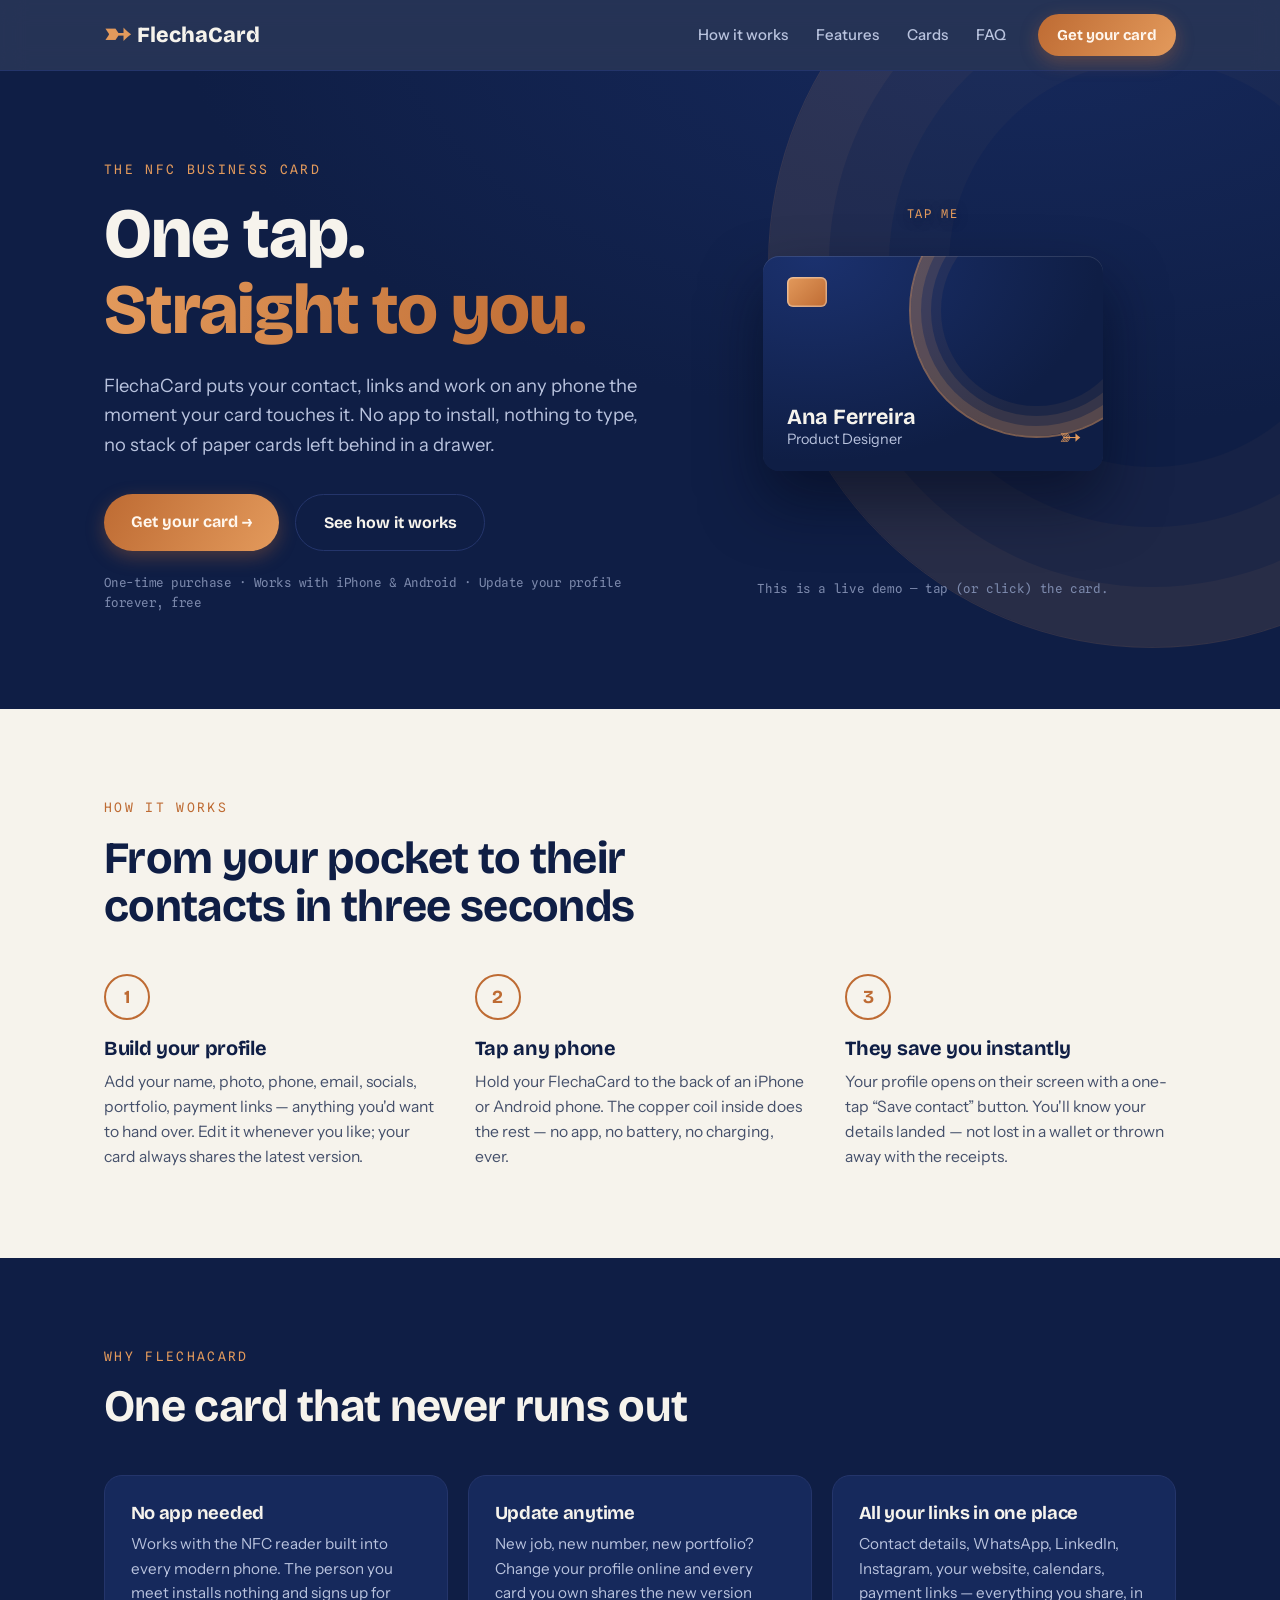
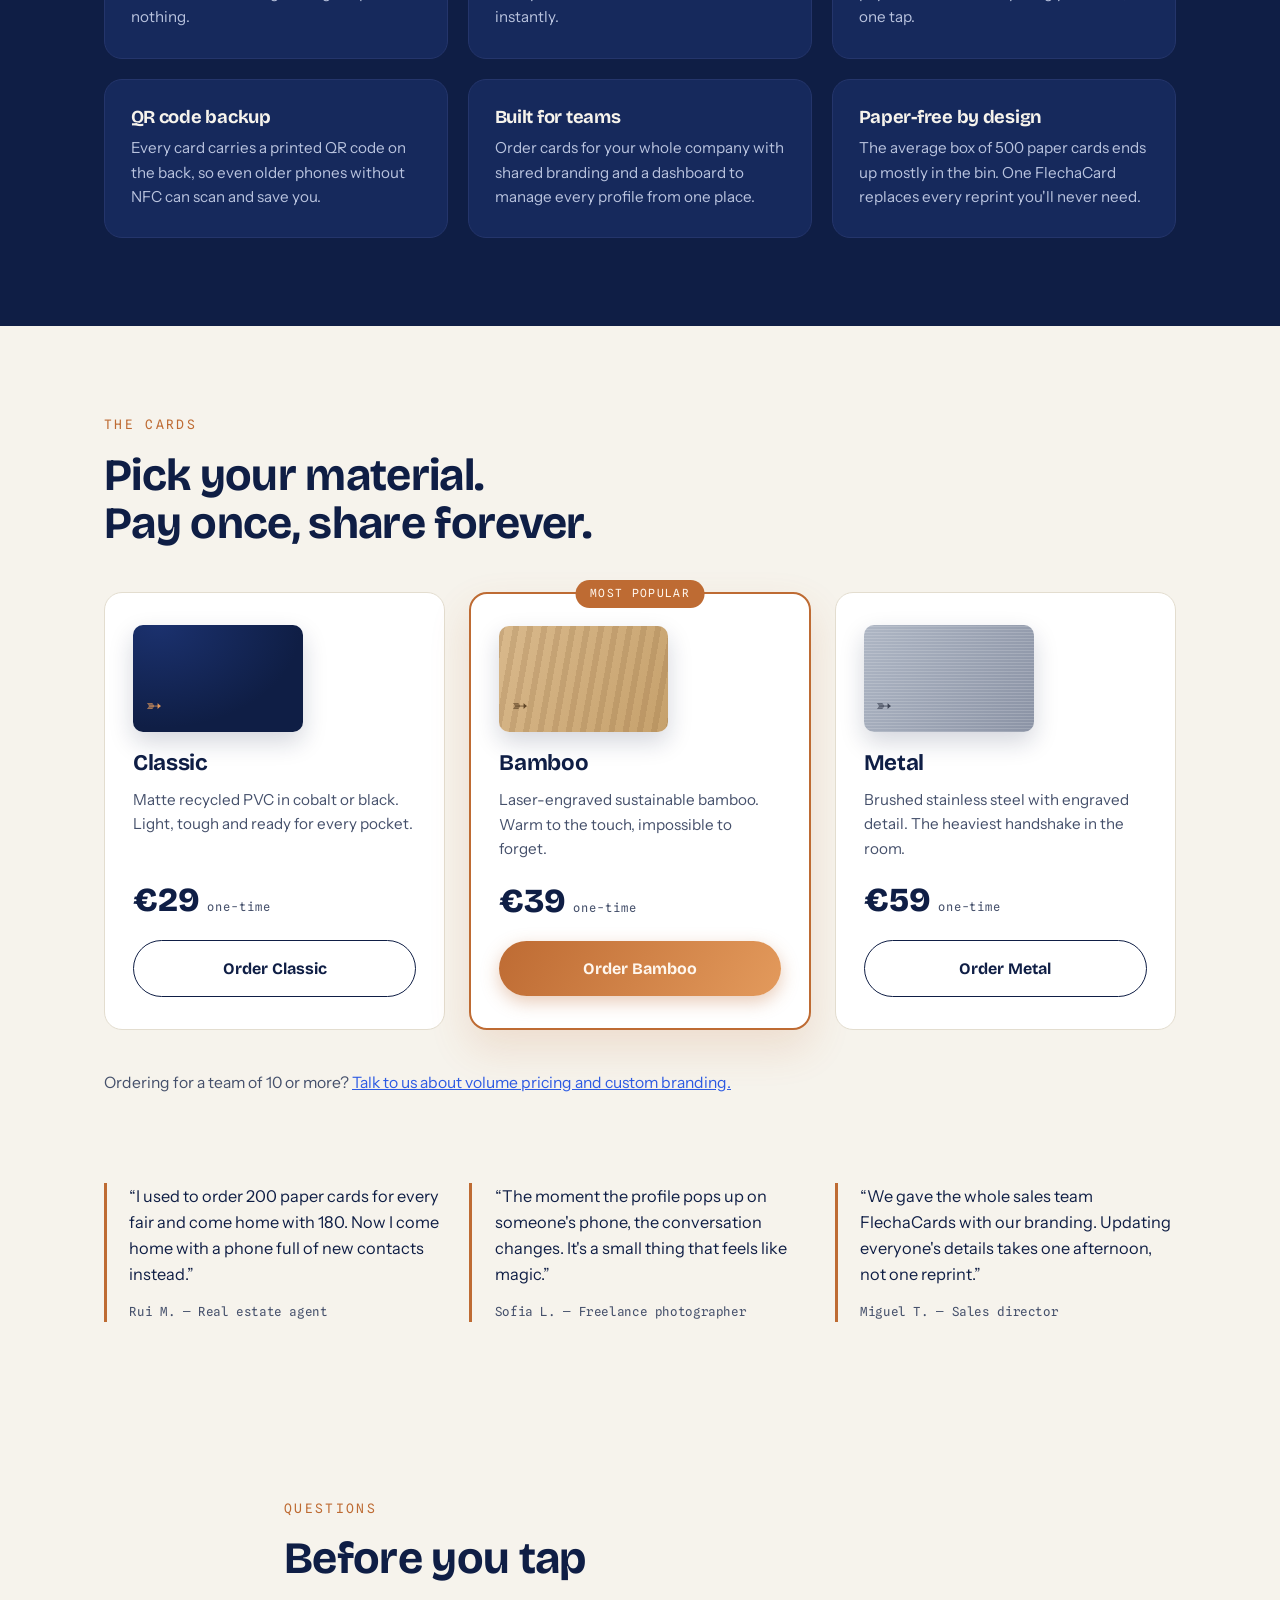
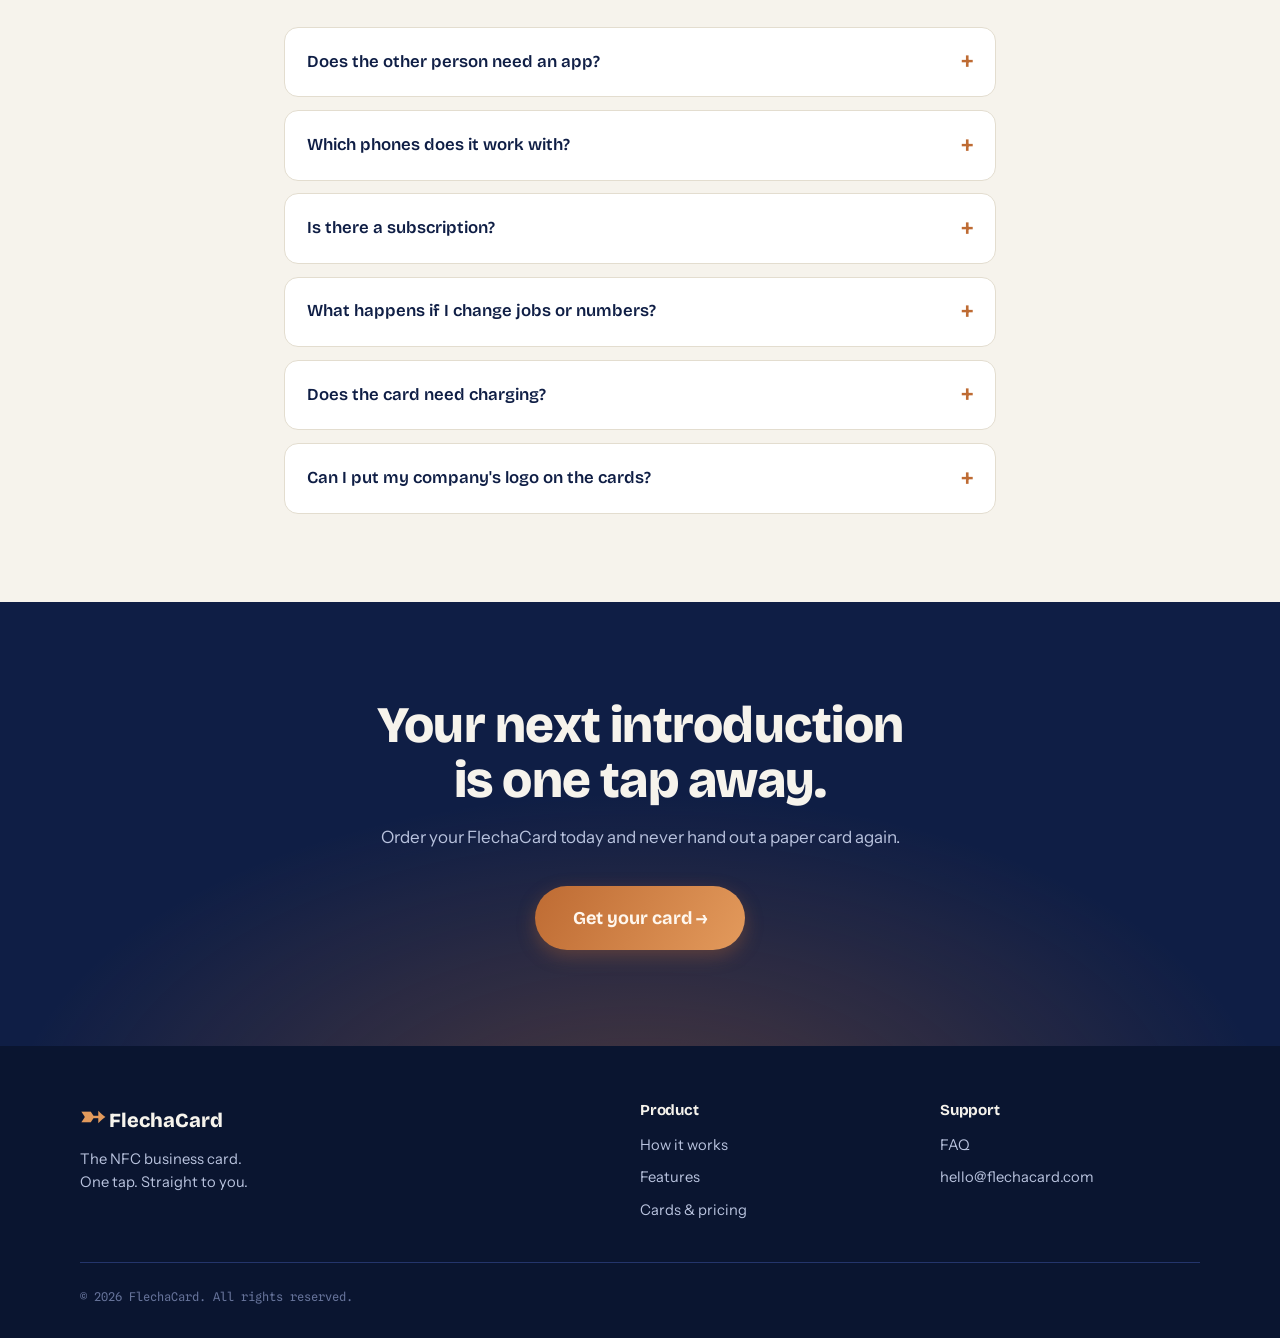
==== index.html @ b7b1942e "Add FlechaCard website — NFC business card landing page Single-page static site: interactive hero ca" ====
<!DOCTYPE html>
<html lang="en">
<head>
  <meta charset="UTF-8">
  <meta name="viewport" content="width=device-width, initial-scale=1.0">
  <title>FlechaCard — One tap. Straight to you.</title>
  <meta name="description" content="FlechaCard is the NFC business card that shares your contact, links and portfolio with a single tap. No app needed. One card, updated forever.">
  <link rel="icon" href="data:image/svg+xml,<svg xmlns='http://www.w3.org/2000/svg' viewBox='0 0 100 100'><text y='0.9em' font-size='90'>➳</text></svg>">
  <link rel="preconnect" href="https://fonts.googleapis.com">
  <link rel="preconnect" href="https://fonts.gstatic.com" crossorigin>
  <link href="https://fonts.googleapis.com/css2?family=Bricolage+Grotesque:opsz,wght@12..96,400;12..96,600;12..96,700;12..96,800&family=Instrument+Sans:ital,wght@0,400;0,500;0,600;1,400&family=Spline+Sans+Mono:wght@400;500&display=swap" rel="stylesheet">
  <link rel="stylesheet" href="css/style.css">
  <script>document.documentElement.classList.add("js");</script>
</head>
<body>

  <!-- ======================= NAV ======================= -->
  <header class="nav" id="top">
    <div class="nav__inner">
      <a class="nav__logo" href="#top" aria-label="FlechaCard home">
        <span class="nav__glyph" aria-hidden="true">➳</span>FlechaCard
      </a>
      <nav class="nav__links" aria-label="Main">
        <a href="#how">How it works</a>
        <a href="#features">Features</a>
        <a href="#cards">Cards</a>
        <a href="#faq">FAQ</a>
      </nav>
      <a class="btn btn--copper btn--small" href="#cards">Get your card</a>
      <button class="nav__burger" aria-label="Open menu" aria-expanded="false" aria-controls="mobile-menu">
        <span></span><span></span>
      </button>
    </div>
    <div class="nav__mobile" id="mobile-menu" hidden>
      <a href="#how">How it works</a>
      <a href="#features">Features</a>
      <a href="#cards">Cards</a>
      <a href="#faq">FAQ</a>
      <a class="btn btn--copper" href="#cards">Get your card</a>
    </div>
  </header>

  <main>
    <!-- ======================= HERO ======================= -->
    <section class="hero">
      <div class="hero__coil" aria-hidden="true"></div>
      <div class="hero__inner">
        <div class="hero__copy">
          <p class="eyebrow eyebrow--light">The NFC business card</p>
          <h1 class="hero__title">
            One tap.<br>
            <span class="hero__title-accent">Straight to you.</span>
          </h1>
          <p class="hero__lead">
            FlechaCard puts your contact, links and work on any phone the moment
            your card touches it. No app to install, nothing to type, no stack of
            paper cards left behind in a drawer.
          </p>
          <div class="hero__actions">
            <a class="btn btn--copper" href="#cards">Get your card <span aria-hidden="true">→</span></a>
            <a class="btn btn--ghost" href="#how">See how it works</a>
          </div>
          <p class="hero__note">One-time purchase · Works with iPhone &amp; Android · Update your profile forever, free</p>
        </div>

        <!-- Interactive demo: tilting card + phone that appears on tap -->
        <div class="hero__demo" id="demo">
          <div class="demo__stage">
            <button class="card3d" id="demo-card" aria-label="Tap the card to see the shared profile">
              <span class="card3d__coil" aria-hidden="true"></span>
              <span class="card3d__chip" aria-hidden="true"></span>
              <span class="card3d__brand" aria-hidden="true">➳</span>
              <span class="card3d__name">Ana Ferreira</span>
              <span class="card3d__role">Product Designer</span>
            </button>
            <span class="demo__hint" aria-hidden="true">Tap me</span>
            <div class="phone" id="demo-phone" aria-live="polite" hidden>
              <div class="phone__notch" aria-hidden="true"></div>
              <div class="phone__screen">
                <div class="phone__avatar" aria-hidden="true">AF</div>
                <p class="phone__name">Ana Ferreira</p>
                <p class="phone__role">Product Designer · Lisbon</p>
                <div class="phone__actions">
                  <span class="phone__pill">Save contact</span>
                  <span class="phone__pill phone__pill--soft">Portfolio</span>
                  <span class="phone__pill phone__pill--soft">LinkedIn</span>
                  <span class="phone__pill phone__pill--soft">Book a call</span>
                </div>
                <p class="phone__foot">Shared via FlechaCard — no app installed</p>
              </div>
            </div>
          </div>
          <p class="demo__caption" id="demo-caption">This is a live demo — tap (or click) the card.</p>
        </div>
      </div>
    </section>

    <!-- ======================= HOW IT WORKS ======================= -->
    <section class="section" id="how">
      <div class="section__inner">
        <p class="eyebrow">How it works</p>
        <h2 class="section__title">From your pocket to their contacts in three seconds</h2>
        <ol class="steps">
          <li class="step reveal">
            <span class="step__num" aria-hidden="true">1</span>
            <h3>Build your profile</h3>
            <p>Add your name, photo, phone, email, socials, portfolio, payment
               links — anything you'd want to hand over. Edit it whenever you like;
               your card always shares the latest version.</p>
          </li>
          <li class="step reveal">
            <span class="step__num" aria-hidden="true">2</span>
            <h3>Tap any phone</h3>
            <p>Hold your FlechaCard to the back of an iPhone or Android phone.
               The copper coil inside does the rest — no app, no battery, no
               charging, ever.</p>
          </li>
          <li class="step reveal">
            <span class="step__num" aria-hidden="true">3</span>
            <h3>They save you instantly</h3>
            <p>Your profile opens on their screen with a one-tap “Save contact”
               button. You'll know your details landed — not lost in a wallet or
               thrown away with the receipts.</p>
          </li>
        </ol>
      </div>
    </section>

    <!-- ======================= FEATURES ======================= -->
    <section class="section section--ink" id="features">
      <div class="section__inner">
        <p class="eyebrow eyebrow--light">Why FlechaCard</p>
        <h2 class="section__title">One card that never runs out</h2>
        <div class="features">
          <article class="feature reveal">
            <h3>No app needed</h3>
            <p>Works with the NFC reader built into every modern phone. The
               person you meet installs nothing and signs up for nothing.</p>
          </article>
          <article class="feature reveal">
            <h3>Update anytime</h3>
            <p>New job, new number, new portfolio? Change your profile online
               and every card you own shares the new version instantly.</p>
          </article>
          <article class="feature reveal">
            <h3>All your links in one place</h3>
            <p>Contact details, WhatsApp, LinkedIn, Instagram, your website,
               calendars, payment links — everything you share, in one tap.</p>
          </article>
          <article class="feature reveal">
            <h3>QR code backup</h3>
            <p>Every card carries a printed QR code on the back, so even older
               phones without NFC can scan and save you.</p>
          </article>
          <article class="feature reveal">
            <h3>Built for teams</h3>
            <p>Order cards for your whole company with shared branding and a
               dashboard to manage every profile from one place.</p>
          </article>
          <article class="feature reveal">
            <h3>Paper-free by design</h3>
            <p>The average box of 500 paper cards ends up mostly in the bin.
               One FlechaCard replaces every reprint you'll never need.</p>
          </article>
        </div>
      </div>
    </section>

    <!-- ======================= CARDS & PRICING ======================= -->
    <section class="section" id="cards">
      <div class="section__inner">
        <p class="eyebrow">The cards</p>
        <h2 class="section__title">Pick your material.<br>Pay once, share forever.</h2>
        <div class="pricing">
          <article class="price-card reveal">
            <div class="mini-card mini-card--classic" aria-hidden="true"><span>➳</span></div>
            <h3>Classic</h3>
            <p class="price-card__desc">Matte recycled PVC in cobalt or black.
               Light, tough and ready for every pocket.</p>
            <p class="price-card__price">€29 <span>one-time</span></p>
            <a class="btn btn--outline" href="#order">Order Classic</a>
          </article>
          <article class="price-card price-card--featured reveal">
            <p class="price-card__badge">Most popular</p>
            <div class="mini-card mini-card--wood" aria-hidden="true"><span>➳</span></div>
            <h3>Bamboo</h3>
            <p class="price-card__desc">Laser-engraved sustainable bamboo.
               Warm to the touch, impossible to forget.</p>
            <p class="price-card__price">€39 <span>one-time</span></p>
            <a class="btn btn--copper" href="#order">Order Bamboo</a>
          </article>
          <article class="price-card reveal">
            <div class="mini-card mini-card--metal" aria-hidden="true"><span>➳</span></div>
            <h3>Metal</h3>
            <p class="price-card__desc">Brushed stainless steel with engraved
               detail. The heaviest handshake in the room.</p>
            <p class="price-card__price">€59 <span>one-time</span></p>
            <a class="btn btn--outline" href="#order">Order Metal</a>
          </article>
        </div>
        <p class="pricing__teams">Ordering for a team of 10 or more?
          <a href="#order">Talk to us about volume pricing and custom branding.</a></p>
      </div>
    </section>

    <!-- ======================= TESTIMONIALS ======================= -->
    <section class="section section--quiet">
      <div class="section__inner">
        <div class="quotes">
          <blockquote class="quote reveal">
            <p>“I used to order 200 paper cards for every fair and come home with
               180. Now I come home with a phone full of new contacts instead.”</p>
            <footer>Rui M. — Real estate agent</footer>
          </blockquote>
          <blockquote class="quote reveal">
            <p>“The moment the profile pops up on someone's phone, the
               conversation changes. It's a small thing that feels like magic.”</p>
            <footer>Sofia L. — Freelance photographer</footer>
          </blockquote>
          <blockquote class="quote reveal">
            <p>“We gave the whole sales team FlechaCards with our branding.
               Updating everyone's details takes one afternoon, not one reprint.”</p>
            <footer>Miguel T. — Sales director</footer>
          </blockquote>
        </div>
      </div>
    </section>

    <!-- ======================= FAQ ======================= -->
    <section class="section" id="faq">
      <div class="section__inner section__inner--narrow">
        <p class="eyebrow">Questions</p>
        <h2 class="section__title">Before you tap</h2>
        <div class="faq">
          <details class="faq__item">
            <summary>Does the other person need an app?</summary>
            <p>No. Your profile opens in their phone's browser the moment you
               tap. They can save your contact with one touch — nothing to
               install on either side.</p>
          </details>
          <details class="faq__item">
            <summary>Which phones does it work with?</summary>
            <p>Any iPhone since the iPhone 7 and virtually every Android phone
               made in the last decade reads NFC out of the box. For anything
               older, the QR code printed on the back of your card does the same
               job with the camera.</p>
          </details>
          <details class="faq__item">
            <summary>Is there a subscription?</summary>
            <p>No. You pay once for the card and your digital profile is
               included, with free edits forever. There's nothing to renew.</p>
          </details>
          <details class="faq__item">
            <summary>What happens if I change jobs or numbers?</summary>
            <p>Log in, edit your profile, done. The card in your pocket
               instantly shares the new version — it's a key to your profile,
               not a copy of it.</p>
          </details>
          <details class="faq__item">
            <summary>Does the card need charging?</summary>
            <p>Never. The copper coil inside is powered by the phone it touches,
               so the card has no battery and nothing to wear out.</p>
          </details>
          <details class="faq__item">
            <summary>Can I put my company's logo on the cards?</summary>
            <p>Yes — every card can be printed or engraved with your own design,
               and team orders include matching branding across all profiles.</p>
          </details>
        </div>
      </div>
    </section>

    <!-- ======================= FINAL CTA ======================= -->
    <section class="cta-band" id="order">
      <div class="cta-band__inner">
        <h2>Your next introduction<br>is one tap away.</h2>
        <p>Order your FlechaCard today and never hand out a paper card again.</p>
        <a class="btn btn--copper btn--big" href="#cards">Get your card <span aria-hidden="true">→</span></a>
      </div>
    </section>
  </main>

  <!-- ======================= FOOTER ======================= -->
  <footer class="footer">
    <div class="footer__inner">
      <div class="footer__brand">
        <span class="nav__glyph" aria-hidden="true">➳</span> FlechaCard
        <p>The NFC business card.<br>One tap. Straight to you.</p>
      </div>
      <nav class="footer__col" aria-label="Product">
        <h3>Product</h3>
        <a href="#how">How it works</a>
        <a href="#features">Features</a>
        <a href="#cards">Cards &amp; pricing</a>
      </nav>
      <nav class="footer__col" aria-label="Support">
        <h3>Support</h3>
        <a href="#faq">FAQ</a>
        <a href="mailto:hello@flechacard.com">hello@flechacard.com</a>
      </nav>
    </div>
    <p class="footer__legal">© <span id="year">2026</span> FlechaCard. All rights reserved.</p>
  </footer>

  <script src="js/main.js"></script>
</body>
</html>
---- css/style.css ----
/* ============================================================
   FlechaCard — design tokens
   Cobalt ink + porcelain + copper (the coil inside every card)
   ============================================================ */
:root {
  --ink:        #0F1E45;  /* deep cobalt — night sections, headings */
  --ink-soft:   #16295C;  /* raised surfaces on ink */
  --porcelain:  #F6F3EC;  /* page base */
  --paper:      #FFFFFF;  /* cards on porcelain */
  --copper:     #BE6B33;  /* the NFC coil — primary accent */
  --copper-hi:  #E39A5C;  /* copper highlight */
  --cobalt:     #2D5BE3;  /* interactive / links */
  --slate:      #45506B;  /* body text on light */
  --mist:       #B9C3DE;  /* body text on ink */
  --line:       #E3DDCF;  /* hairlines on porcelain */
  --line-ink:   #24356B;  /* hairlines on ink */

  --font-display: "Bricolage Grotesque", "Arial Black", sans-serif;
  --font-body:    "Instrument Sans", "Helvetica Neue", Arial, sans-serif;
  --font-mono:    "Spline Sans Mono", "Courier New", monospace;

  --radius: 18px;
  --wrap: 1120px;
}

* { margin: 0; padding: 0; box-sizing: border-box; }

html { scroll-behavior: smooth; }

body {
  font-family: var(--font-body);
  background: var(--porcelain);
  color: var(--slate);
  line-height: 1.6;
  font-size: 1.0625rem;
  -webkit-font-smoothing: antialiased;
}

h1, h2, h3 {
  font-family: var(--font-display);
  color: var(--ink);
  line-height: 1.08;
  letter-spacing: -0.015em;
}

a { color: var(--cobalt); }

:focus-visible {
  outline: 3px solid var(--cobalt);
  outline-offset: 3px;
  border-radius: 4px;
}

/* ---------- shared bits ---------- */
.eyebrow {
  font-family: var(--font-mono);
  font-size: 0.8125rem;
  letter-spacing: 0.18em;
  text-transform: uppercase;
  color: var(--copper);
  margin-bottom: 1rem;
}
.eyebrow--light { color: var(--copper-hi); }

.btn {
  display: inline-block;
  font-family: var(--font-display);
  font-weight: 700;
  font-size: 1rem;
  text-decoration: none;
  padding: 0.9rem 1.7rem;
  border-radius: 999px;
  transition: transform 0.15s ease, box-shadow 0.15s ease, background 0.15s ease;
  cursor: pointer;
}
.btn:hover { transform: translateY(-2px); }
.btn:active { transform: translateY(0); }

.btn--copper {
  background: linear-gradient(120deg, var(--copper) 0%, var(--copper-hi) 100%);
  color: #FFF7EE;
  box-shadow: 0 6px 18px rgba(190, 107, 51, 0.35);
}
.btn--copper:hover { box-shadow: 0 10px 24px rgba(190, 107, 51, 0.45); }

.btn--ghost {
  color: var(--porcelain);
  border: 1.5px solid var(--line-ink);
}
.btn--ghost:hover { border-color: var(--copper-hi); color: var(--copper-hi); }

.btn--outline {
  color: var(--ink);
  border: 1.5px solid var(--ink);
}
.btn--outline:hover { background: var(--ink); color: var(--porcelain); }

.btn--small { padding: 0.55rem 1.2rem; font-size: 0.9375rem; }
.btn--big   { padding: 1.1rem 2.4rem; font-size: 1.125rem; }

/* ============================================================
   NAV
   ============================================================ */
.nav {
  position: sticky;
  top: 0;
  z-index: 50;
  background: rgba(15, 30, 69, 0.9);
  backdrop-filter: blur(12px);
  border-bottom: 1px solid var(--line-ink);
}
.nav__inner {
  max-width: var(--wrap);
  margin: 0 auto;
  padding: 0.9rem 1.5rem;
  display: flex;
  align-items: center;
  gap: 2rem;
}
.nav__logo {
  font-family: var(--font-display);
  font-weight: 800;
  font-size: 1.35rem;
  color: var(--porcelain);
  text-decoration: none;
  display: flex;
  align-items: center;
  gap: 0.4rem;
}
.nav__glyph { color: var(--copper-hi); font-size: 1.5em; line-height: 1; }
.nav__links {
  display: flex;
  gap: 1.75rem;
  margin-left: auto;
}
.nav__links a {
  color: var(--mist);
  text-decoration: none;
  font-weight: 500;
  font-size: 0.9375rem;
}
.nav__links a:hover { color: var(--copper-hi); }

.nav__burger {
  display: none;
  background: none;
  border: none;
  width: 42px;
  height: 42px;
  cursor: pointer;
  flex-direction: column;
  justify-content: center;
  gap: 7px;
  margin-left: auto;
}
.nav__burger span {
  display: block;
  height: 2px;
  background: var(--porcelain);
  border-radius: 2px;
  transition: transform 0.2s ease;
}
.nav__burger[aria-expanded="true"] span:first-child { transform: translateY(4.5px) rotate(45deg); }
.nav__burger[aria-expanded="true"] span:last-child  { transform: translateY(-4.5px) rotate(-45deg); }

.nav__mobile[hidden] { display: none; }
.nav__mobile {
  display: flex;
  flex-direction: column;
  gap: 1.1rem;
  padding: 1.25rem 1.5rem 1.75rem;
  border-top: 1px solid var(--line-ink);
  background: var(--ink);
}
.nav__mobile a {
  color: var(--porcelain);
  text-decoration: none;
  font-weight: 600;
}
.nav__mobile .btn { text-align: center; }

/* ============================================================
   HERO
   ============================================================ */
.hero {
  position: relative;
  background: radial-gradient(120% 120% at 80% -10%, var(--ink-soft) 0%, var(--ink) 55%);
  color: var(--mist);
  overflow: hidden;
}
/* faint copper coil arcs echoing the antenna inside the card */
.hero__coil {
  position: absolute;
  inset: -30% -20% auto auto;
  width: 60vw;
  max-width: 780px;
  aspect-ratio: 1;
  border-radius: 50%;
  border: 1.5px solid rgba(227, 154, 92, 0.16);
  box-shadow:
    0 0 0 60px  rgba(227, 154, 92, 0.00),
    inset 0 0 0 60px  rgba(227, 154, 92, 0.05),
    inset 0 0 0 120px rgba(227, 154, 92, 0.04),
    inset 0 0 0 180px rgba(227, 154, 92, 0.03);
  pointer-events: none;
}
.hero__inner {
  max-width: var(--wrap);
  margin: 0 auto;
  padding: 5.5rem 1.5rem 6rem;
  display: grid;
  grid-template-columns: 1.05fr 0.95fr;
  gap: 3rem;
  align-items: center;
  position: relative;
}
.hero__title {
  color: var(--porcelain);
  font-size: clamp(2.6rem, 6vw, 4.4rem);
  font-weight: 800;
  margin-bottom: 1.4rem;
}
.hero__title-accent {
  background: linear-gradient(100deg, var(--copper-hi), var(--copper));
  -webkit-background-clip: text;
  background-clip: text;
  color: transparent;
}
.hero__lead {
  font-size: 1.15rem;
  max-width: 34rem;
  margin-bottom: 2.2rem;
}
.hero__actions {
  display: flex;
  flex-wrap: wrap;
  gap: 1rem;
  margin-bottom: 1.4rem;
}
.hero__note {
  font-family: var(--font-mono);
  font-size: 0.78rem;
  letter-spacing: 0.04em;
  color: #7C89AC;
}

/* ---------- the demo ---------- */
.hero__demo { text-align: center; }
.demo__stage {
  position: relative;
  min-height: 380px;
  display: flex;
  align-items: center;
  justify-content: center;
  perspective: 1100px;
}

.card3d {
  position: relative;
  width: min(340px, 82vw);
  aspect-ratio: 1.586;           /* real card proportions */
  border: none;
  border-radius: 16px;
  background:
    radial-gradient(140% 160% at 15% 0%, #1B316E 0%, var(--ink) 60%);
  box-shadow:
    0 30px 60px rgba(4, 10, 28, 0.55),
    inset 0 1px 0 rgba(255, 255, 255, 0.12);
  cursor: pointer;
  color: var(--porcelain);
  text-align: left;
  transform-style: preserve-3d;
  transition: transform 0.2s ease, box-shadow 0.3s ease;
  padding: 1.4rem 1.5rem;
  display: flex;
  flex-direction: column;
  justify-content: flex-end;
  font-family: var(--font-body);
  overflow: hidden;
}
.card3d:hover { box-shadow: 0 40px 70px rgba(4, 10, 28, 0.65), inset 0 1px 0 rgba(255,255,255,0.12); }

.card3d__coil {
  position: absolute;
  top: -34%;
  right: -18%;
  width: 75%;
  aspect-ratio: 1;
  border-radius: 50%;
  border: 2px solid rgba(227, 154, 92, 0.5);
  box-shadow:
    inset 0 0 0 10px rgba(227, 154, 92, 0.18),
    inset 0 0 0 20px rgba(227, 154, 92, 0.12),
    inset 0 0 0 30px rgba(227, 154, 92, 0.07);
}
.card3d__chip {
  position: absolute;
  top: 1.3rem;
  left: 1.5rem;
  width: 40px;
  height: 30px;
  border-radius: 6px;
  background: linear-gradient(135deg, var(--copper-hi), var(--copper));
  box-shadow: inset 0 0 0 1.5px rgba(255, 247, 238, 0.4);
}
.card3d__brand {
  position: absolute;
  bottom: 1.1rem;
  right: 1.3rem;
  font-size: 1.7rem;
  color: var(--copper-hi);
}
.card3d__name {
  font-family: var(--font-display);
  font-weight: 700;
  font-size: 1.35rem;
  color: var(--porcelain);
}
.card3d__role {
  font-size: 0.9rem;
  color: var(--mist);
}
.demo__hint {
  position: absolute;
  top: 8%;
  left: 50%;
  transform: translateX(-50%);
  font-family: var(--font-mono);
  font-size: 0.75rem;
  letter-spacing: 0.14em;
  text-transform: uppercase;
  color: var(--copper-hi);
  animation: hint-bob 2.2s ease-in-out infinite;
  white-space: nowrap;
  pointer-events: none;
  text-shadow: 0 2px 12px rgba(15, 30, 69, 0.9);
}
@keyframes hint-bob {
  0%, 100% { transform: translate(-50%, 0); }
  50%      { transform: translate(-50%, -6px); }
}

/* tap ripple */
.card3d::after {
  content: "";
  position: absolute;
  inset: 0;
  border-radius: 16px;
  border: 2px solid var(--copper-hi);
  opacity: 0;
  pointer-events: none;
}
.card3d.is-tapped::after { animation: ripple 0.7s ease-out; }
@keyframes ripple {
  0%   { opacity: 0.9; transform: scale(1); }
  100% { opacity: 0;   transform: scale(1.18); }
}

/* the phone that receives the profile */
.phone {
  position: absolute;
  bottom: -1.5rem;
  right: max(-0.5rem, 2vw - 1rem);
  width: 205px;
  border-radius: 28px;
  background: #0B1430;
  padding: 8px;
  box-shadow: 0 30px 60px rgba(4, 10, 28, 0.6);
  animation: phone-in 0.45s cubic-bezier(0.2, 0.9, 0.3, 1.2) both;
}
@keyframes phone-in {
  from { opacity: 0; transform: translateY(36px) rotate(4deg) scale(0.9); }
  to   { opacity: 1; transform: translateY(0) rotate(0) scale(1); }
}
.phone__notch {
  width: 66px;
  height: 7px;
  border-radius: 4px;
  background: #0B1430;
  margin: 4px auto;
  position: relative;
  z-index: 2;
}
.phone__screen {
  border-radius: 21px;
  background: var(--porcelain);
  padding: 1.4rem 0.9rem 1rem;
  text-align: center;
}
.phone__avatar {
  width: 52px;
  height: 52px;
  margin: 0 auto 0.55rem;
  border-radius: 50%;
  background: linear-gradient(135deg, var(--copper-hi), var(--copper));
  color: #FFF7EE;
  font-family: var(--font-display);
  font-weight: 700;
  display: flex;
  align-items: center;
  justify-content: center;
}
.phone__name {
  font-family: var(--font-display);
  font-weight: 700;
  color: var(--ink);
  font-size: 0.98rem;
  line-height: 1.2;
}
.phone__role {
  font-size: 0.72rem;
  color: var(--slate);
  margin-bottom: 0.7rem;
}
.phone__actions {
  display: flex;
  flex-wrap: wrap;
  gap: 0.35rem;
  justify-content: center;
  margin-bottom: 0.7rem;
}
.phone__pill {
  font-size: 0.66rem;
  font-weight: 600;
  padding: 0.3rem 0.6rem;
  border-radius: 999px;
  background: var(--cobalt);
  color: #F2F5FF;
}
.phone__pill--soft {
  background: #E9E4D8;
  color: var(--ink);
}
.phone__foot {
  font-family: var(--font-mono);
  font-size: 0.55rem;
  color: #97917F;
}
.demo__caption {
  margin-top: 1.6rem;
  font-family: var(--font-mono);
  font-size: 0.78rem;
  letter-spacing: 0.05em;
  color: #7C89AC;
}

/* ============================================================
   SECTIONS
   ============================================================ */
.section { padding: 5.5rem 0; }
.section__inner {
  max-width: var(--wrap);
  margin: 0 auto;
  padding: 0 1.5rem;
}
.section__inner--narrow { max-width: 760px; }
.section__title {
  font-size: clamp(1.9rem, 4vw, 2.8rem);
  font-weight: 700;
  margin-bottom: 2.75rem;
  max-width: 40rem;
}

.section--ink {
  background: var(--ink);
  color: var(--mist);
}
.section--ink .section__title { color: var(--porcelain); }

.section--quiet { padding-top: 0; }

/* ---------- steps ---------- */
.steps {
  list-style: none;
  display: grid;
  grid-template-columns: repeat(3, 1fr);
  gap: 2.5rem;
  counter-reset: step;
}
.step__num {
  display: inline-flex;
  align-items: center;
  justify-content: center;
  width: 46px;
  height: 46px;
  border-radius: 50%;
  border: 2px solid var(--copper);
  color: var(--copper);
  font-family: var(--font-display);
  font-weight: 700;
  font-size: 1.15rem;
  margin-bottom: 1.1rem;
}
.step h3 {
  font-size: 1.25rem;
  margin-bottom: 0.6rem;
}
.step p { font-size: 0.98rem; }

/* ---------- features ---------- */
.features {
  display: grid;
  grid-template-columns: repeat(3, 1fr);
  gap: 1.25rem;
}
.feature {
  background: var(--ink-soft);
  border: 1px solid var(--line-ink);
  border-radius: var(--radius);
  padding: 1.75rem 1.6rem;
  transition: transform 0.2s ease, border-color 0.2s ease;
}
.feature:hover {
  transform: translateY(-4px);
  border-color: var(--copper);
}
.feature h3 {
  color: var(--porcelain);
  font-size: 1.15rem;
  margin-bottom: 0.55rem;
}
.feature p { font-size: 0.95rem; }

/* ---------- pricing ---------- */
.pricing {
  display: grid;
  grid-template-columns: repeat(3, 1fr);
  gap: 1.5rem;
  align-items: stretch;
}
.price-card {
  position: relative;
  background: var(--paper);
  border: 1px solid var(--line);
  border-radius: var(--radius);
  padding: 2rem 1.75rem;
  display: flex;
  flex-direction: column;
  gap: 0.8rem;
  text-align: left;
}
.price-card--featured {
  border: 2px solid var(--copper);
  box-shadow: 0 18px 40px rgba(190, 107, 51, 0.16);
}
.price-card__badge {
  position: absolute;
  top: -0.85rem;
  left: 50%;
  transform: translateX(-50%);
  background: var(--copper);
  color: #FFF7EE;
  font-family: var(--font-mono);
  font-size: 0.7rem;
  letter-spacing: 0.12em;
  text-transform: uppercase;
  padding: 0.3rem 0.9rem;
  border-radius: 999px;
  white-space: nowrap;
}
.price-card h3 { font-size: 1.4rem; }
.price-card__desc { font-size: 0.95rem; flex-grow: 1; }
.price-card__price {
  font-family: var(--font-display);
  font-weight: 800;
  font-size: 2.1rem;
  color: var(--ink);
}
.price-card__price span {
  font-family: var(--font-mono);
  font-weight: 400;
  font-size: 0.75rem;
  color: var(--slate);
  letter-spacing: 0.08em;
}
.price-card .btn { text-align: center; }

.mini-card {
  aspect-ratio: 1.586;
  width: 60%;
  border-radius: 10px;
  display: flex;
  align-items: flex-end;
  padding: 0.7rem 0.8rem;
  font-size: 1.2rem;
  margin-bottom: 0.4rem;
  box-shadow: 0 10px 24px rgba(15, 30, 69, 0.18);
}
.mini-card--classic {
  background: radial-gradient(140% 160% at 15% 0%, #1B316E 0%, var(--ink) 60%);
  color: var(--copper-hi);
}
.mini-card--wood {
  background:
    repeating-linear-gradient(100deg,
      rgba(122, 84, 44, 0.16) 0 6px, rgba(122, 84, 44, 0) 6px 14px),
    linear-gradient(120deg, #D9B98C, #C6A16C);
  color: #5E4426;
}
.mini-card--metal {
  background:
    repeating-linear-gradient(0deg,
      rgba(255, 255, 255, 0.16) 0 1px, rgba(255, 255, 255, 0) 1px 3px),
    linear-gradient(120deg, #AEB6C4, #8B93A5);
  color: #3C4354;
}

.pricing__teams {
  margin-top: 2.5rem;
  font-size: 0.98rem;
}

/* ---------- testimonials ---------- */
.quotes {
  display: grid;
  grid-template-columns: repeat(3, 1fr);
  gap: 1.5rem;
}
.quote {
  border-left: 3px solid var(--copper);
  padding-left: 1.4rem;
}
.quote p {
  font-size: 1.02rem;
  color: var(--ink);
  margin-bottom: 0.9rem;
}
.quote footer {
  font-family: var(--font-mono);
  font-size: 0.78rem;
  letter-spacing: 0.05em;
  color: var(--slate);
}

/* ---------- FAQ ---------- */
.faq { display: grid; gap: 0.8rem; }
.faq__item {
  background: var(--paper);
  border: 1px solid var(--line);
  border-radius: 14px;
  padding: 0 1.4rem;
}
.faq__item[open] { border-color: var(--copper); }
.faq__item summary {
  font-family: var(--font-display);
  font-weight: 600;
  font-size: 1.05rem;
  color: var(--ink);
  padding: 1.1rem 0;
  cursor: pointer;
  list-style: none;
  display: flex;
  justify-content: space-between;
  align-items: center;
  gap: 1rem;
}
.faq__item summary::-webkit-details-marker { display: none; }
.faq__item summary::after {
  content: "+";
  font-family: var(--font-mono);
  font-size: 1.3rem;
  color: var(--copper);
  transition: transform 0.2s ease;
  flex-shrink: 0;
}
.faq__item[open] summary::after { transform: rotate(45deg); }
.faq__item p { padding-bottom: 1.2rem; font-size: 0.98rem; }

/* ---------- CTA band ---------- */
.cta-band {
  background:
    radial-gradient(90% 140% at 50% 120%, rgba(190, 107, 51, 0.35) 0%, rgba(190, 107, 51, 0) 55%),
    var(--ink);
  text-align: center;
  padding: 6rem 1.5rem;
}
.cta-band h2 {
  color: var(--porcelain);
  font-size: clamp(2rem, 5vw, 3.2rem);
  font-weight: 800;
  margin-bottom: 1rem;
}
.cta-band p {
  color: var(--mist);
  margin-bottom: 2.2rem;
}

/* ============================================================
   FOOTER
   ============================================================ */
.footer {
  background: #0A1530;
  color: var(--mist);
  padding: 3.5rem 1.5rem 2rem;
}
.footer__inner {
  max-width: var(--wrap);
  margin: 0 auto;
  display: grid;
  grid-template-columns: 2fr 1fr 1fr;
  gap: 2.5rem;
}
.footer__brand {
  font-family: var(--font-display);
  font-weight: 800;
  font-size: 1.25rem;
  color: var(--porcelain);
}
.footer__brand p {
  font-family: var(--font-body);
  font-weight: 400;
  font-size: 0.92rem;
  color: var(--mist);
  margin-top: 0.7rem;
}
.footer__col { display: flex; flex-direction: column; gap: 0.55rem; }
.footer__col h3 {
  color: var(--porcelain);
  font-size: 0.95rem;
  margin-bottom: 0.4rem;
}
.footer__col a {
  color: var(--mist);
  text-decoration: none;
  font-size: 0.92rem;
}
.footer__col a:hover { color: var(--copper-hi); }
.footer__legal {
  max-width: var(--wrap);
  margin: 2.5rem auto 0;
  padding-top: 1.5rem;
  border-top: 1px solid var(--line-ink);
  font-family: var(--font-mono);
  font-size: 0.75rem;
  color: #66739A;
}

/* ============================================================
   SCROLL REVEAL & MOTION
   ============================================================ */
/* hidden state only applies once JS has confirmed it can reveal them */
.js .reveal {
  opacity: 0;
  transform: translateY(22px);
  transition: opacity 0.6s ease, transform 0.6s ease;
}
.js .reveal.is-visible {
  opacity: 1;
  transform: none;
}

@media (prefers-reduced-motion: reduce) {
  html { scroll-behavior: auto; }
  *, *::before, *::after {
    animation-duration: 0.01ms !important;
    animation-iteration-count: 1 !important;
    transition-duration: 0.01ms !important;
  }
  .js .reveal { opacity: 1; transform: none; }
}

/* ============================================================
   RESPONSIVE
   ============================================================ */
@media (max-width: 960px) {
  .hero__inner { grid-template-columns: 1fr; padding-top: 4rem; }
  .hero__demo { margin-top: 1rem; }
  .steps, .features, .pricing, .quotes { grid-template-columns: 1fr 1fr; }
  .footer__inner { grid-template-columns: 1fr 1fr; }
}

@media (max-width: 640px) {
  .nav__links, .nav__inner > .btn { display: none; }
  .nav__burger { display: flex; }
  .steps, .features, .pricing, .quotes { grid-template-columns: 1fr; }
  .footer__inner { grid-template-columns: 1fr; }
  .section { padding: 4rem 0; }
  .demo__stage { min-height: 320px; }
  .phone { right: 0; width: 180px; }
  .price-card--featured { order: -1; }
}

@media (min-width: 641px) {
  .nav__mobile { display: none !important; }
}
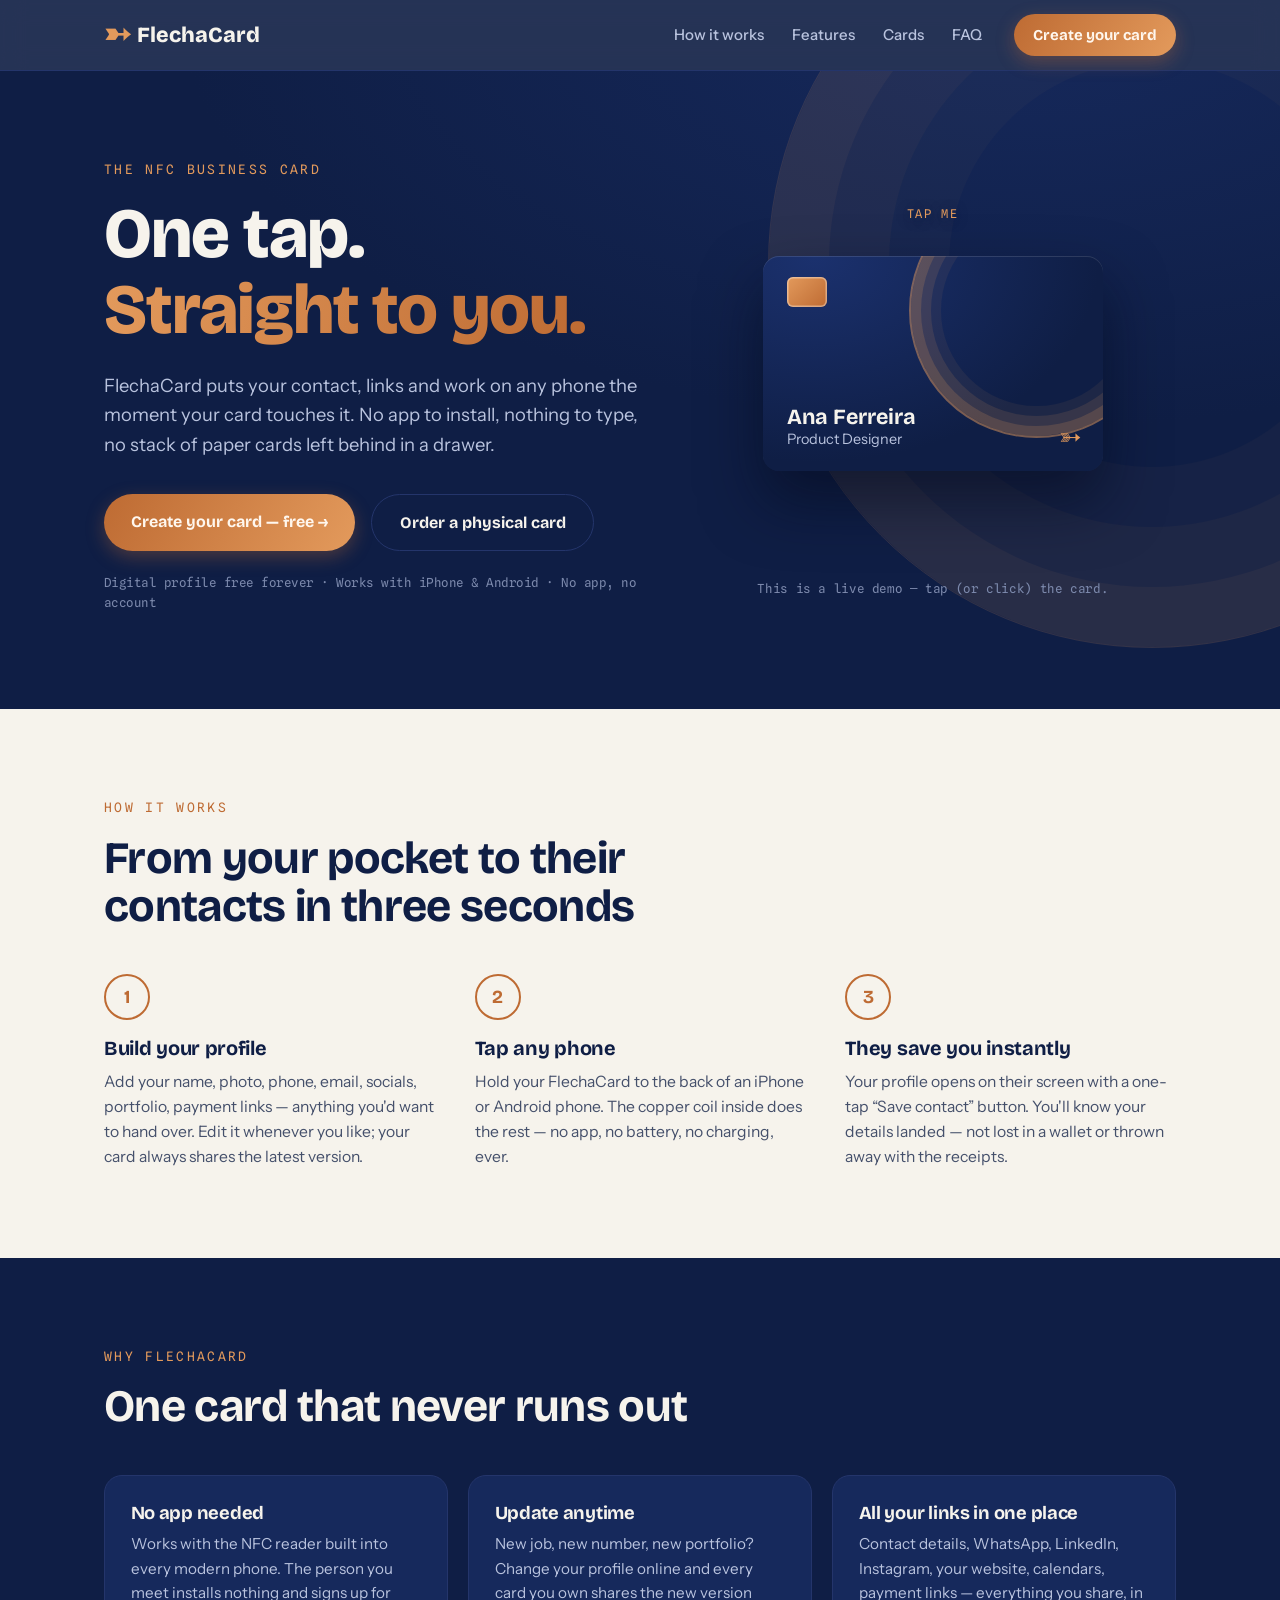
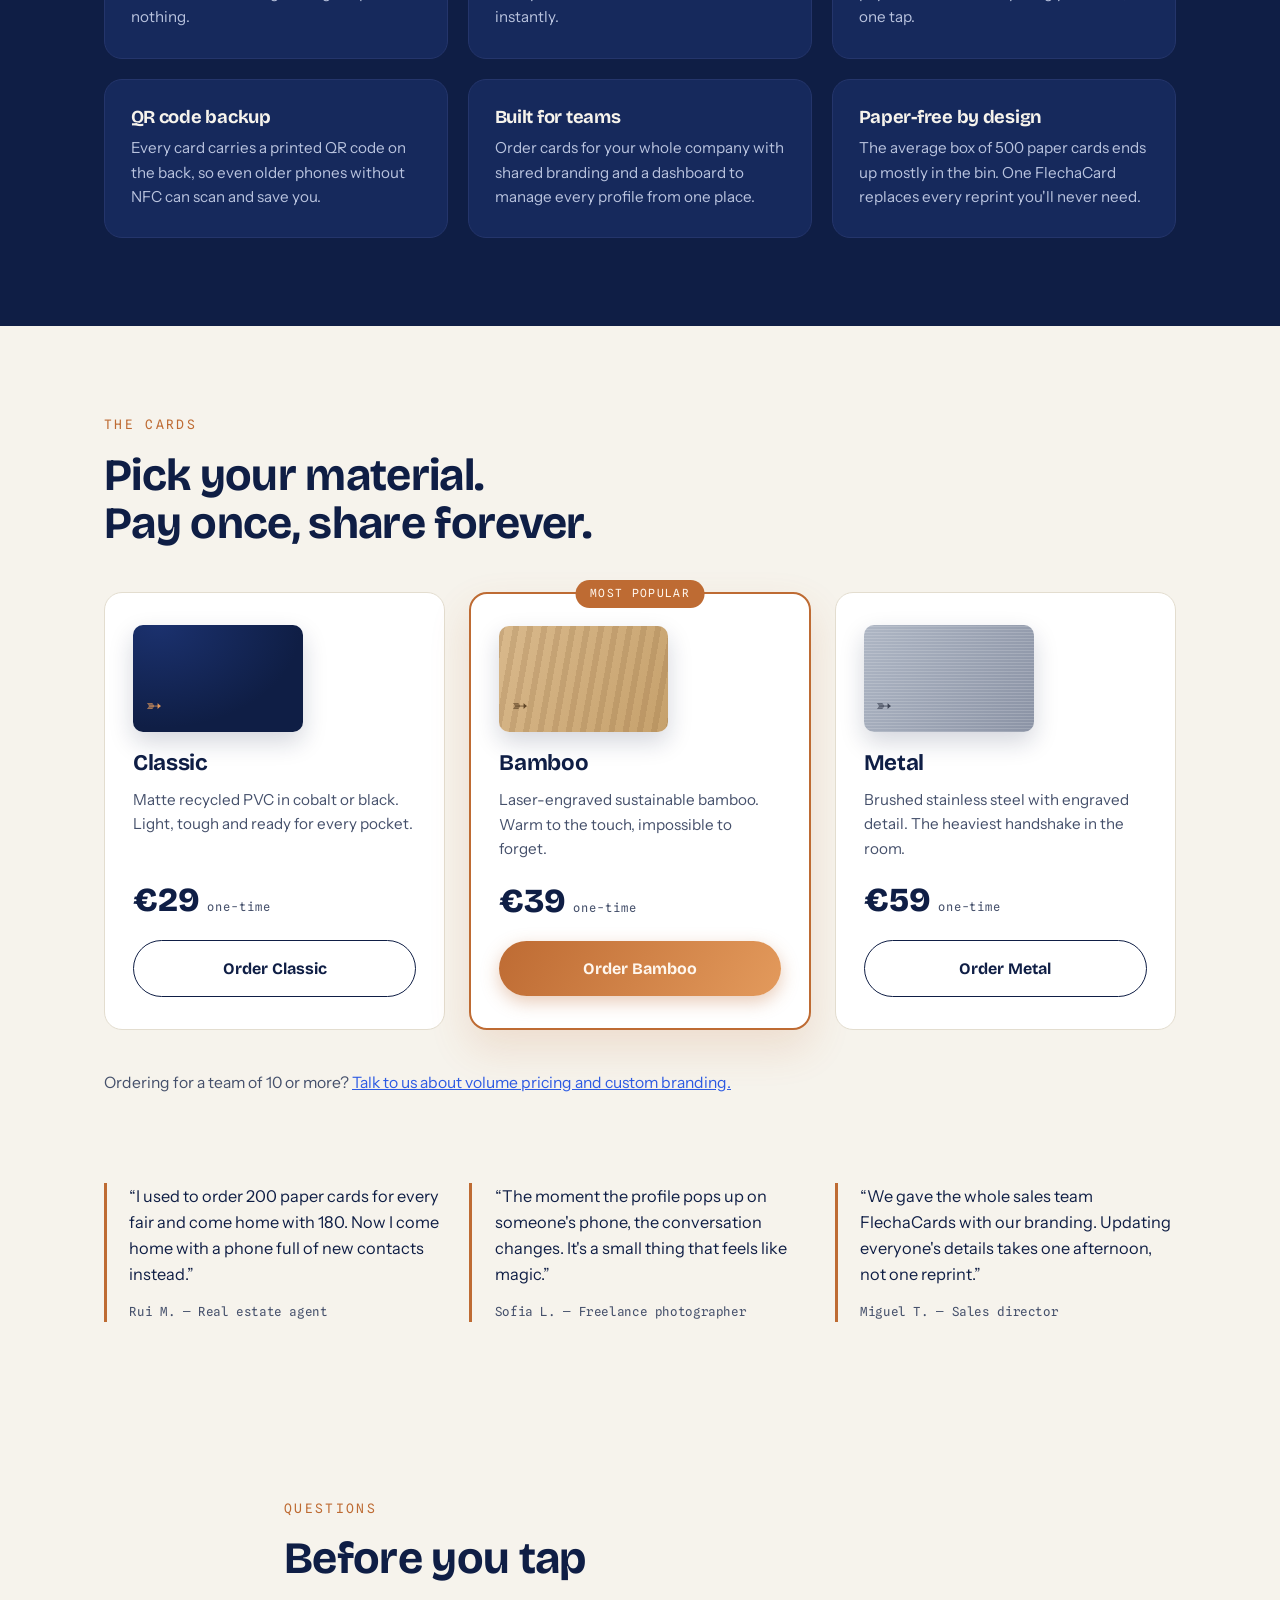
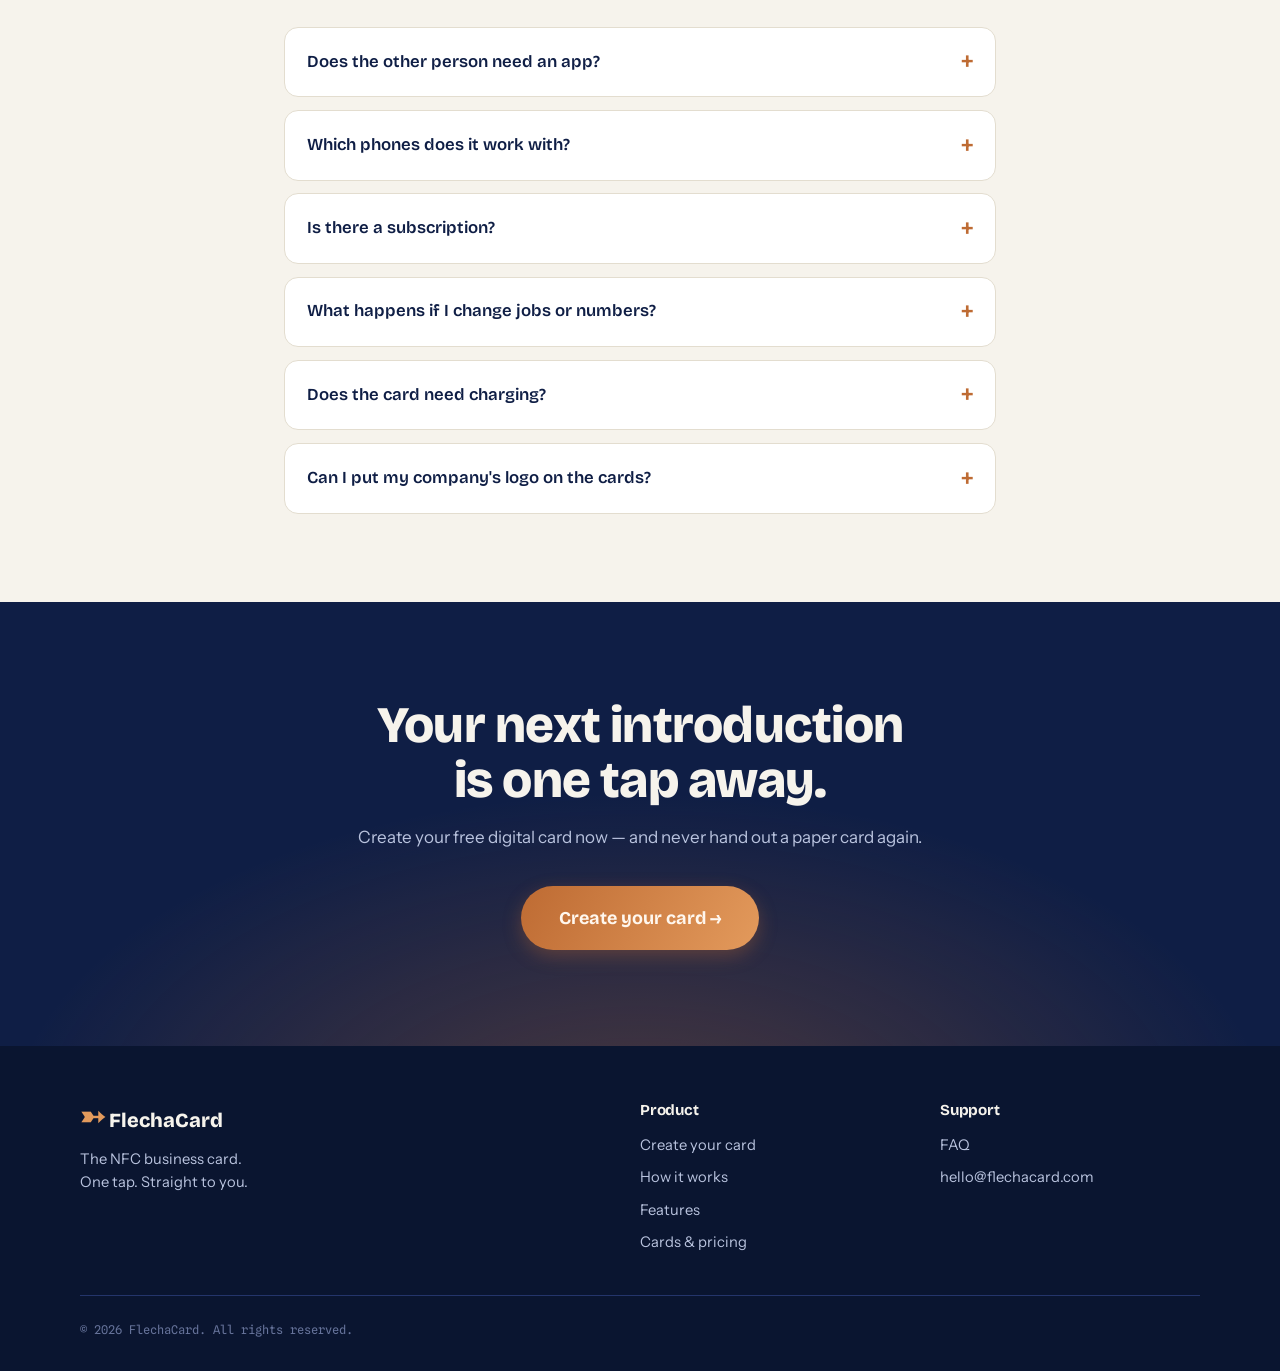
==== commit 7a3cee56: "Add create/edit card flow with shareable links, QR and vCard - create.html: build or edit a profile," ====
--- a/index.html
+++ b/index.html
@@ -26,7 +26,7 @@
         <a href="#cards">Cards</a>
         <a href="#faq">FAQ</a>
       </nav>
-      <a class="btn btn--copper btn--small" href="#cards">Get your card</a>
+      <a class="btn btn--copper btn--small" href="create.html">Create your card</a>
       <button class="nav__burger" aria-label="Open menu" aria-expanded="false" aria-controls="mobile-menu">
         <span></span><span></span>
       </button>
@@ -36,7 +36,7 @@
       <a href="#features">Features</a>
       <a href="#cards">Cards</a>
       <a href="#faq">FAQ</a>
-      <a class="btn btn--copper" href="#cards">Get your card</a>
+      <a class="btn btn--copper" href="create.html">Create your card</a>
     </div>
   </header>
 
@@ -57,10 +57,10 @@
             paper cards left behind in a drawer.
           </p>
           <div class="hero__actions">
-            <a class="btn btn--copper" href="#cards">Get your card <span aria-hidden="true">→</span></a>
-            <a class="btn btn--ghost" href="#how">See how it works</a>
+            <a class="btn btn--copper" href="create.html">Create your card — free <span aria-hidden="true">→</span></a>
+            <a class="btn btn--ghost" href="#cards">Order a physical card</a>
           </div>
-          <p class="hero__note">One-time purchase · Works with iPhone &amp; Android · Update your profile forever, free</p>
+          <p class="hero__note">Digital profile free forever · Works with iPhone &amp; Android · No app, no account</p>
         </div>
 
         <!-- Interactive demo: tilting card + phone that appears on tap -->
@@ -178,7 +178,7 @@
             <p class="price-card__desc">Matte recycled PVC in cobalt or black.
                Light, tough and ready for every pocket.</p>
             <p class="price-card__price">€29 <span>one-time</span></p>
-            <a class="btn btn--outline" href="#order">Order Classic</a>
+            <a class="btn btn--outline" href="mailto:hello@flechacard.com?subject=Order%20FlechaCard%20Classic">Order Classic</a>
           </article>
           <article class="price-card price-card--featured reveal">
             <p class="price-card__badge">Most popular</p>
@@ -187,7 +187,7 @@
             <p class="price-card__desc">Laser-engraved sustainable bamboo.
                Warm to the touch, impossible to forget.</p>
             <p class="price-card__price">€39 <span>one-time</span></p>
-            <a class="btn btn--copper" href="#order">Order Bamboo</a>
+            <a class="btn btn--copper" href="mailto:hello@flechacard.com?subject=Order%20FlechaCard%20Bamboo">Order Bamboo</a>
           </article>
           <article class="price-card reveal">
             <div class="mini-card mini-card--metal" aria-hidden="true"><span>➳</span></div>
@@ -195,11 +195,11 @@
             <p class="price-card__desc">Brushed stainless steel with engraved
                detail. The heaviest handshake in the room.</p>
             <p class="price-card__price">€59 <span>one-time</span></p>
-            <a class="btn btn--outline" href="#order">Order Metal</a>
+            <a class="btn btn--outline" href="mailto:hello@flechacard.com?subject=Order%20FlechaCard%20Metal">Order Metal</a>
           </article>
         </div>
         <p class="pricing__teams">Ordering for a team of 10 or more?
-          <a href="#order">Talk to us about volume pricing and custom branding.</a></p>
+          <a href="mailto:hello@flechacard.com?subject=FlechaCard%20team%20order">Talk to us about volume pricing and custom branding.</a></p>
       </div>
     </section>
 
@@ -274,8 +274,8 @@
     <section class="cta-band" id="order">
       <div class="cta-band__inner">
         <h2>Your next introduction<br>is one tap away.</h2>
-        <p>Order your FlechaCard today and never hand out a paper card again.</p>
-        <a class="btn btn--copper btn--big" href="#cards">Get your card <span aria-hidden="true">→</span></a>
+        <p>Create your free digital card now — and never hand out a paper card again.</p>
+        <a class="btn btn--copper btn--big" href="create.html">Create your card <span aria-hidden="true">→</span></a>
       </div>
     </section>
   </main>
@@ -289,6 +289,7 @@
       </div>
       <nav class="footer__col" aria-label="Product">
         <h3>Product</h3>
+        <a href="create.html">Create your card</a>
         <a href="#how">How it works</a>
         <a href="#features">Features</a>
         <a href="#cards">Cards &amp; pricing</a>
--- a/css/style.css
+++ b/css/style.css
@@ -736,6 +736,211 @@
 }
 
 /* ============================================================
+   APP PAGES — create.html & card.html
+   ============================================================ */
+.app { padding: 4rem 1.5rem 5rem; }
+.app__inner { max-width: 760px; margin: 0 auto; }
+.app__title {
+  font-size: clamp(2.1rem, 5vw, 3rem);
+  font-weight: 800;
+  margin-bottom: 1rem;
+}
+.app__lead { margin-bottom: 2.5rem; max-width: 38rem; }
+
+.form__group {
+  border: 1px solid var(--line);
+  border-radius: var(--radius);
+  background: var(--paper);
+  padding: 1.5rem 1.5rem 1.75rem;
+  margin-bottom: 1.5rem;
+  display: grid;
+  grid-template-columns: 1fr 1fr;
+  gap: 1.1rem 1.25rem;
+}
+.form__group legend {
+  font-family: var(--font-mono);
+  font-size: 0.78rem;
+  letter-spacing: 0.14em;
+  text-transform: uppercase;
+  color: var(--copper);
+  padding: 0 0.5rem;
+}
+.field { display: flex; flex-direction: column; gap: 0.35rem; }
+.field--full { grid-column: 1 / -1; }
+.field label {
+  font-weight: 600;
+  font-size: 0.9rem;
+  color: var(--ink);
+  display: flex;
+  justify-content: space-between;
+  align-items: baseline;
+}
+.field__req {
+  font-family: var(--font-mono);
+  font-size: 0.65rem;
+  letter-spacing: 0.1em;
+  text-transform: uppercase;
+  color: var(--copper);
+}
+.field input {
+  font-family: var(--font-body);
+  font-size: 1rem;
+  color: var(--ink);
+  background: var(--porcelain);
+  border: 1.5px solid var(--line);
+  border-radius: 10px;
+  padding: 0.65rem 0.85rem;
+  transition: border-color 0.15s ease;
+}
+.field input:focus {
+  outline: none;
+  border-color: var(--cobalt);
+}
+.field input::placeholder { color: #A8A290; }
+
+.form__error {
+  color: #B3372B;
+  font-weight: 600;
+  margin-bottom: 1rem;
+}
+.form__actions {
+  display: flex;
+  flex-wrap: wrap;
+  gap: 1rem;
+}
+
+.result {
+  margin-top: 3rem;
+  border-top: 2px solid var(--copper);
+  padding-top: 2rem;
+}
+.result h2 { font-size: 1.6rem; margin-bottom: 0.6rem; }
+.result__hint { margin-bottom: 1.4rem; max-width: 38rem; }
+.result__linkrow {
+  display: flex;
+  gap: 0.75rem;
+  margin-bottom: 1.75rem;
+}
+.result__linkrow input {
+  flex: 1;
+  min-width: 0;
+  font-family: var(--font-mono);
+  font-size: 0.85rem;
+  color: var(--ink);
+  background: var(--paper);
+  border: 1.5px solid var(--line);
+  border-radius: 10px;
+  padding: 0.65rem 0.85rem;
+}
+.result__grid {
+  display: grid;
+  grid-template-columns: auto 1fr;
+  gap: 2rem;
+  align-items: start;
+}
+.result__qr {
+  background: var(--paper);
+  border: 1px solid var(--line);
+  border-radius: var(--radius);
+  padding: 1rem;
+  max-width: 240px;
+  text-align: center;
+}
+.result__qr svg { width: 100%; height: auto; display: block; border-radius: 8px; }
+.result__qr p {
+  font-size: 0.8rem;
+  margin-top: 0.7rem;
+}
+.result__actions {
+  display: flex;
+  flex-direction: column;
+  align-items: flex-start;
+  gap: 0.9rem;
+}
+.result__note { font-size: 0.88rem; max-width: 26rem; }
+
+.footer--slim { padding: 1.75rem 1.5rem; }
+.footer--slim .footer__legal { margin: 0 auto; border: none; padding: 0; }
+.footer--slim a { color: var(--mist); }
+
+/* ---------- card viewer ---------- */
+.app-page--card {
+  background: radial-gradient(120% 120% at 80% -10%, var(--ink-soft) 0%, var(--ink) 55%);
+  min-height: 100vh;
+}
+.cardview {
+  min-height: 100vh;
+  display: flex;
+  align-items: center;
+  justify-content: center;
+  padding: 2.5rem 1.25rem;
+}
+.profile {
+  width: min(420px, 100%);
+  background: var(--porcelain);
+  border-radius: 26px;
+  padding: 2.5rem 2rem 1.75rem;
+  text-align: center;
+  box-shadow: 0 40px 90px rgba(4, 10, 28, 0.55);
+}
+.profile__avatar {
+  width: 84px;
+  height: 84px;
+  margin: 0 auto 1rem;
+  border-radius: 50%;
+  background: linear-gradient(135deg, var(--copper-hi), var(--copper));
+  color: #FFF7EE;
+  font-family: var(--font-display);
+  font-weight: 700;
+  font-size: 1.7rem;
+  display: flex;
+  align-items: center;
+  justify-content: center;
+}
+.profile__name {
+  font-size: 1.7rem;
+  font-weight: 800;
+  margin-bottom: 0.3rem;
+}
+.profile__role {
+  font-size: 0.95rem;
+  margin-bottom: 0.75rem;
+}
+.profile__bio {
+  font-size: 0.98rem;
+  color: var(--ink);
+  margin-bottom: 0.5rem;
+}
+.profile__actions { margin: 1.5rem 0 1.75rem; }
+.profile__save { width: 100%; margin-bottom: 1rem; }
+.profile__links {
+  display: flex;
+  flex-wrap: wrap;
+  gap: 0.5rem;
+  justify-content: center;
+}
+.profile__pill {
+  font-size: 0.88rem;
+  font-weight: 600;
+  text-decoration: none;
+  color: var(--ink);
+  background: #EDE8DC;
+  border-radius: 999px;
+  padding: 0.5rem 1rem;
+  transition: background 0.15s ease, color 0.15s ease;
+}
+.profile__pill:hover { background: var(--ink); color: var(--porcelain); }
+.profile__foot {
+  font-family: var(--font-mono);
+  font-size: 0.72rem;
+  color: #97917F;
+  border-top: 1px solid var(--line);
+  padding-top: 1.1rem;
+}
+.profile__foot a { color: var(--copper); text-decoration: none; }
+.profile__foot a:hover { text-decoration: underline; }
+
+/* ============================================================
    SCROLL REVEAL & MOTION
    ============================================================ */
 /* hidden state only applies once JS has confirmed it can reveal them */
@@ -776,6 +981,9 @@
   .footer__inner { grid-template-columns: 1fr; }
   .section { padding: 4rem 0; }
   .demo__stage { min-height: 320px; }
+  .form__group { grid-template-columns: 1fr; }
+  .result__grid { grid-template-columns: 1fr; }
+  .result__linkrow { flex-direction: column; }
   .phone { right: 0; width: 180px; }
   .price-card--featured { order: -1; }
 }
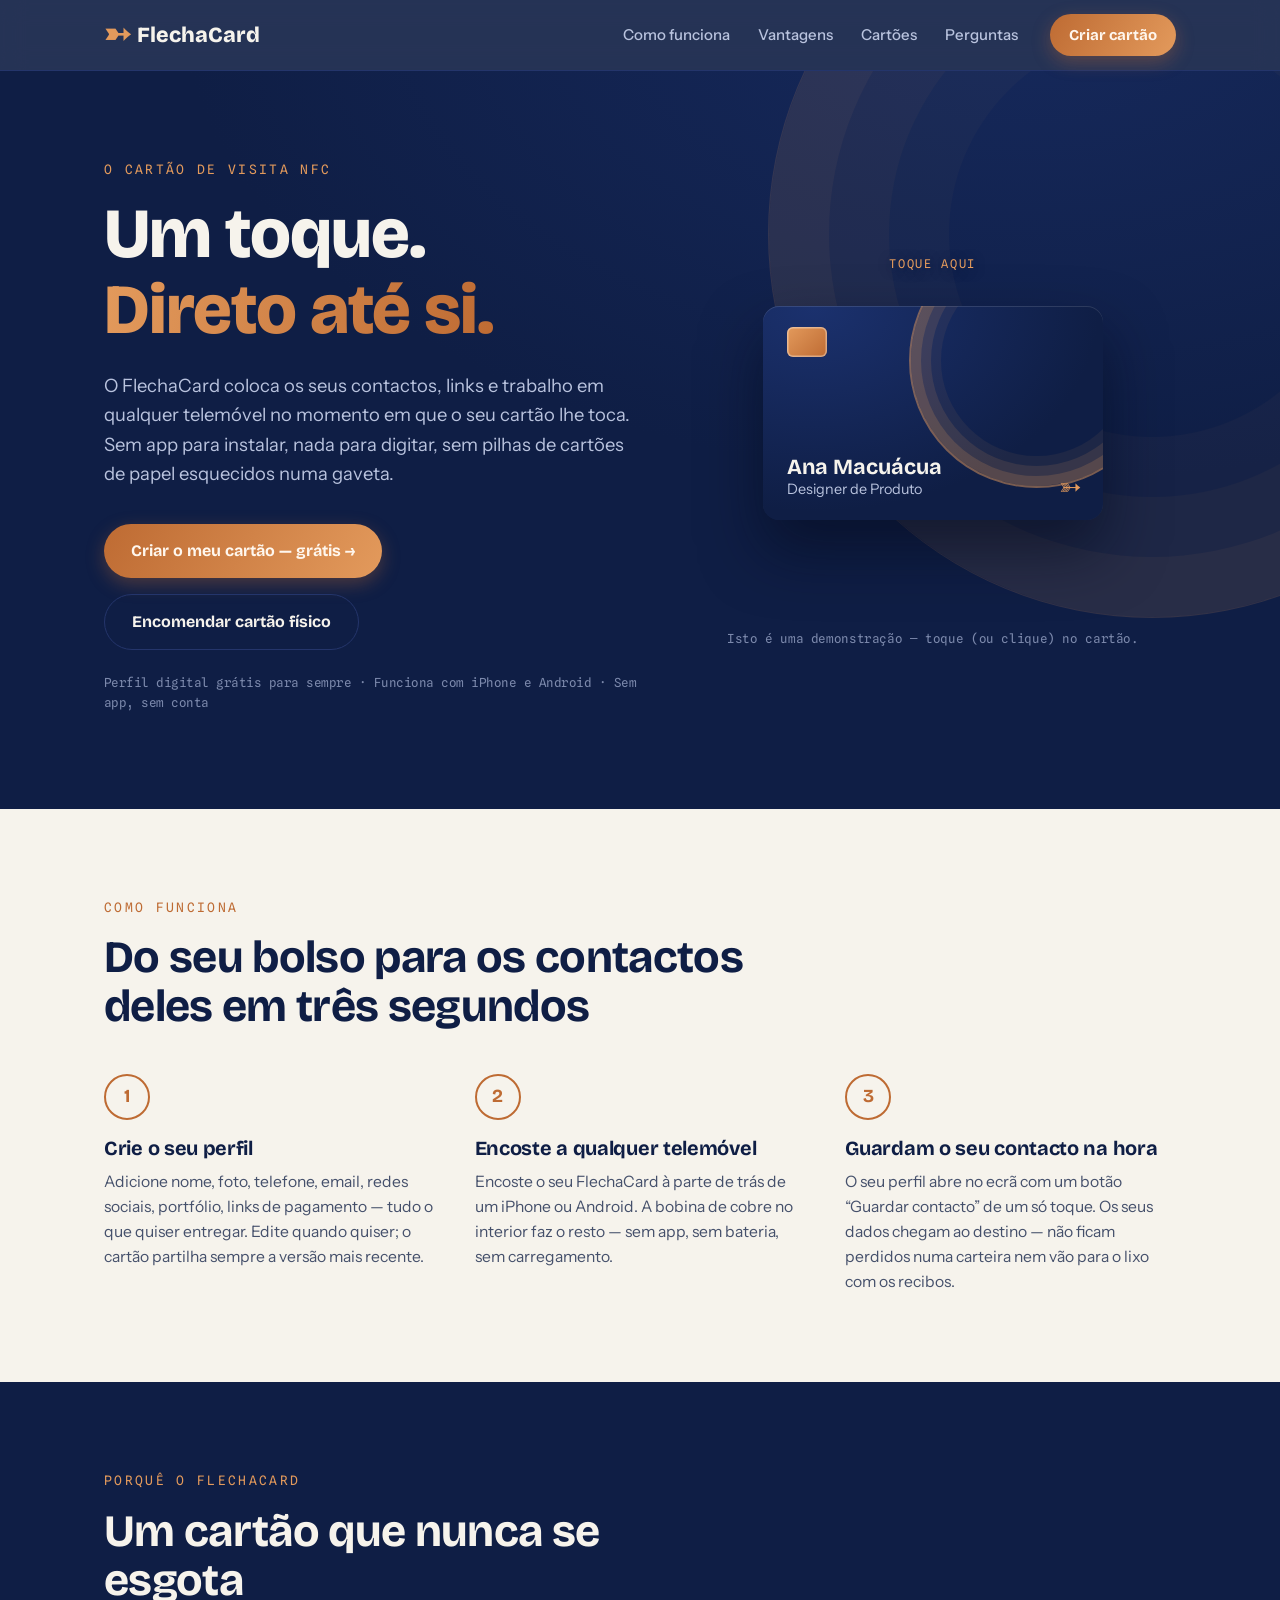
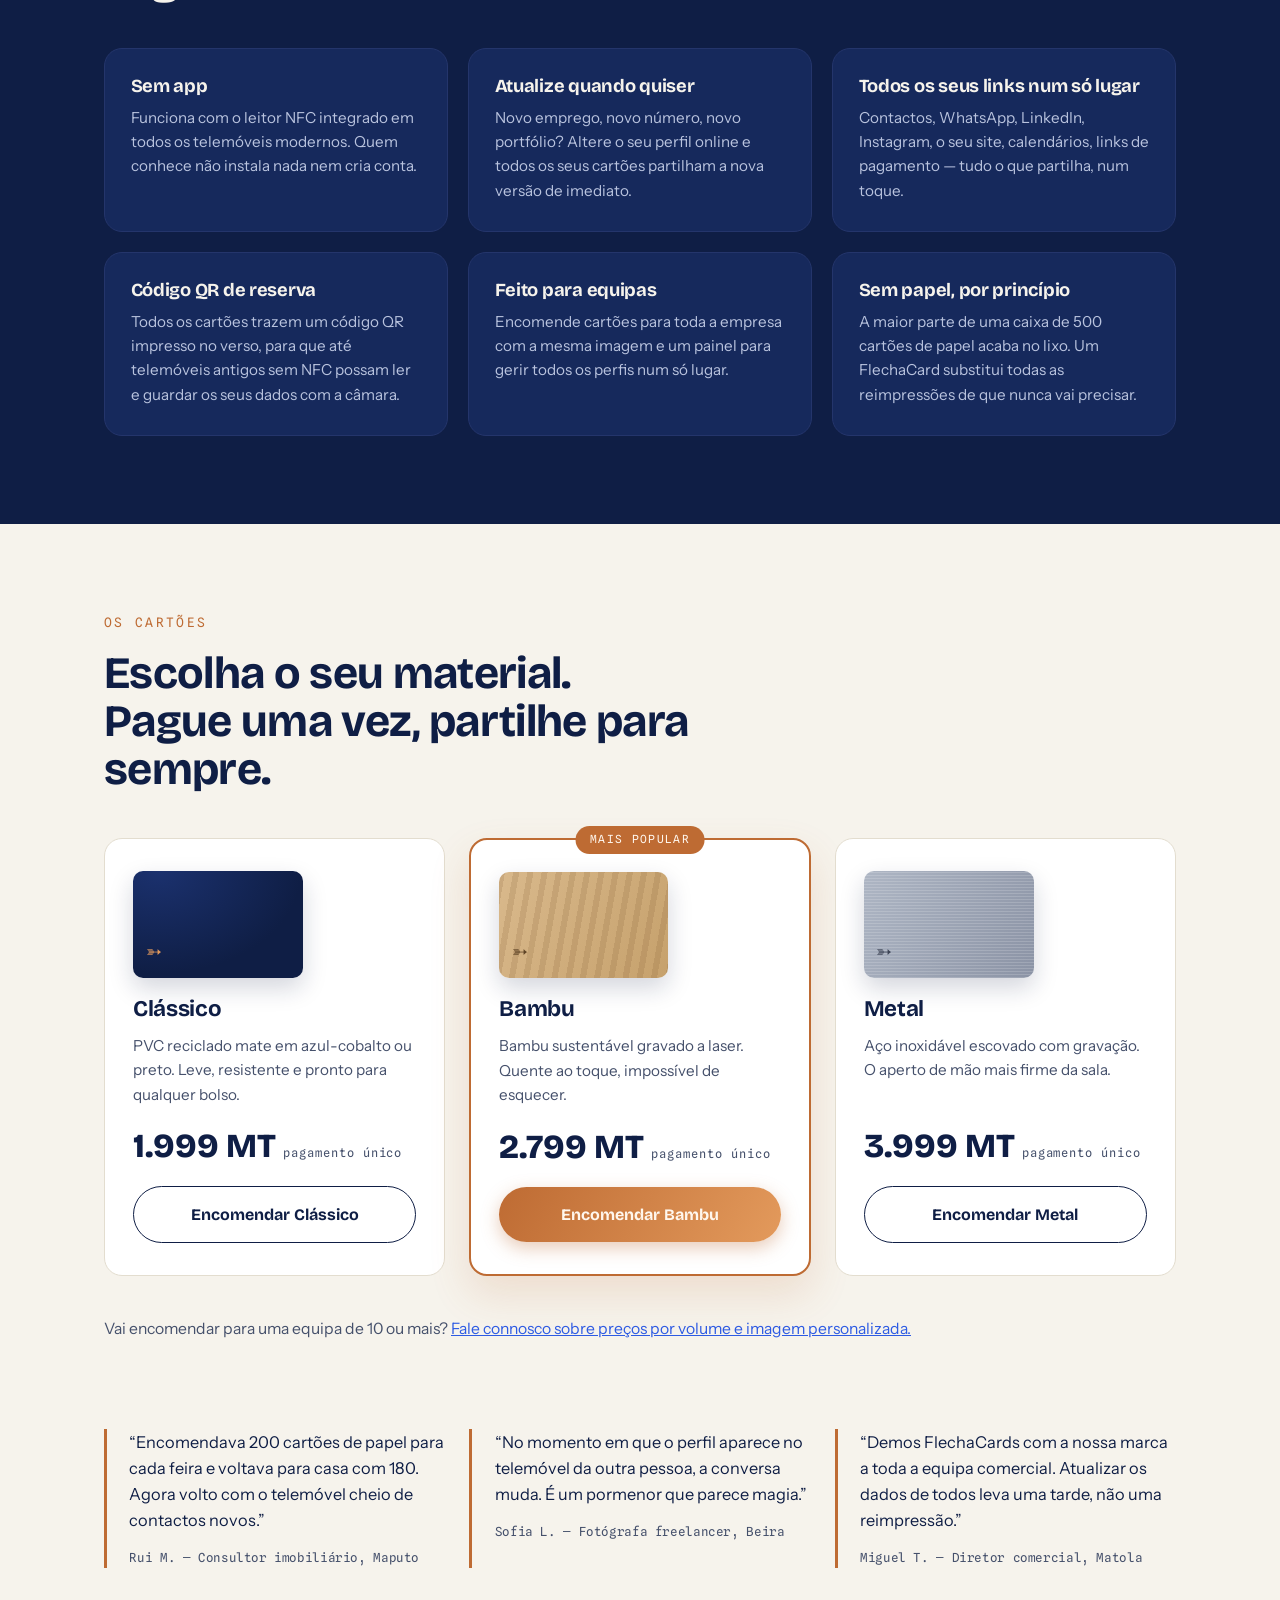
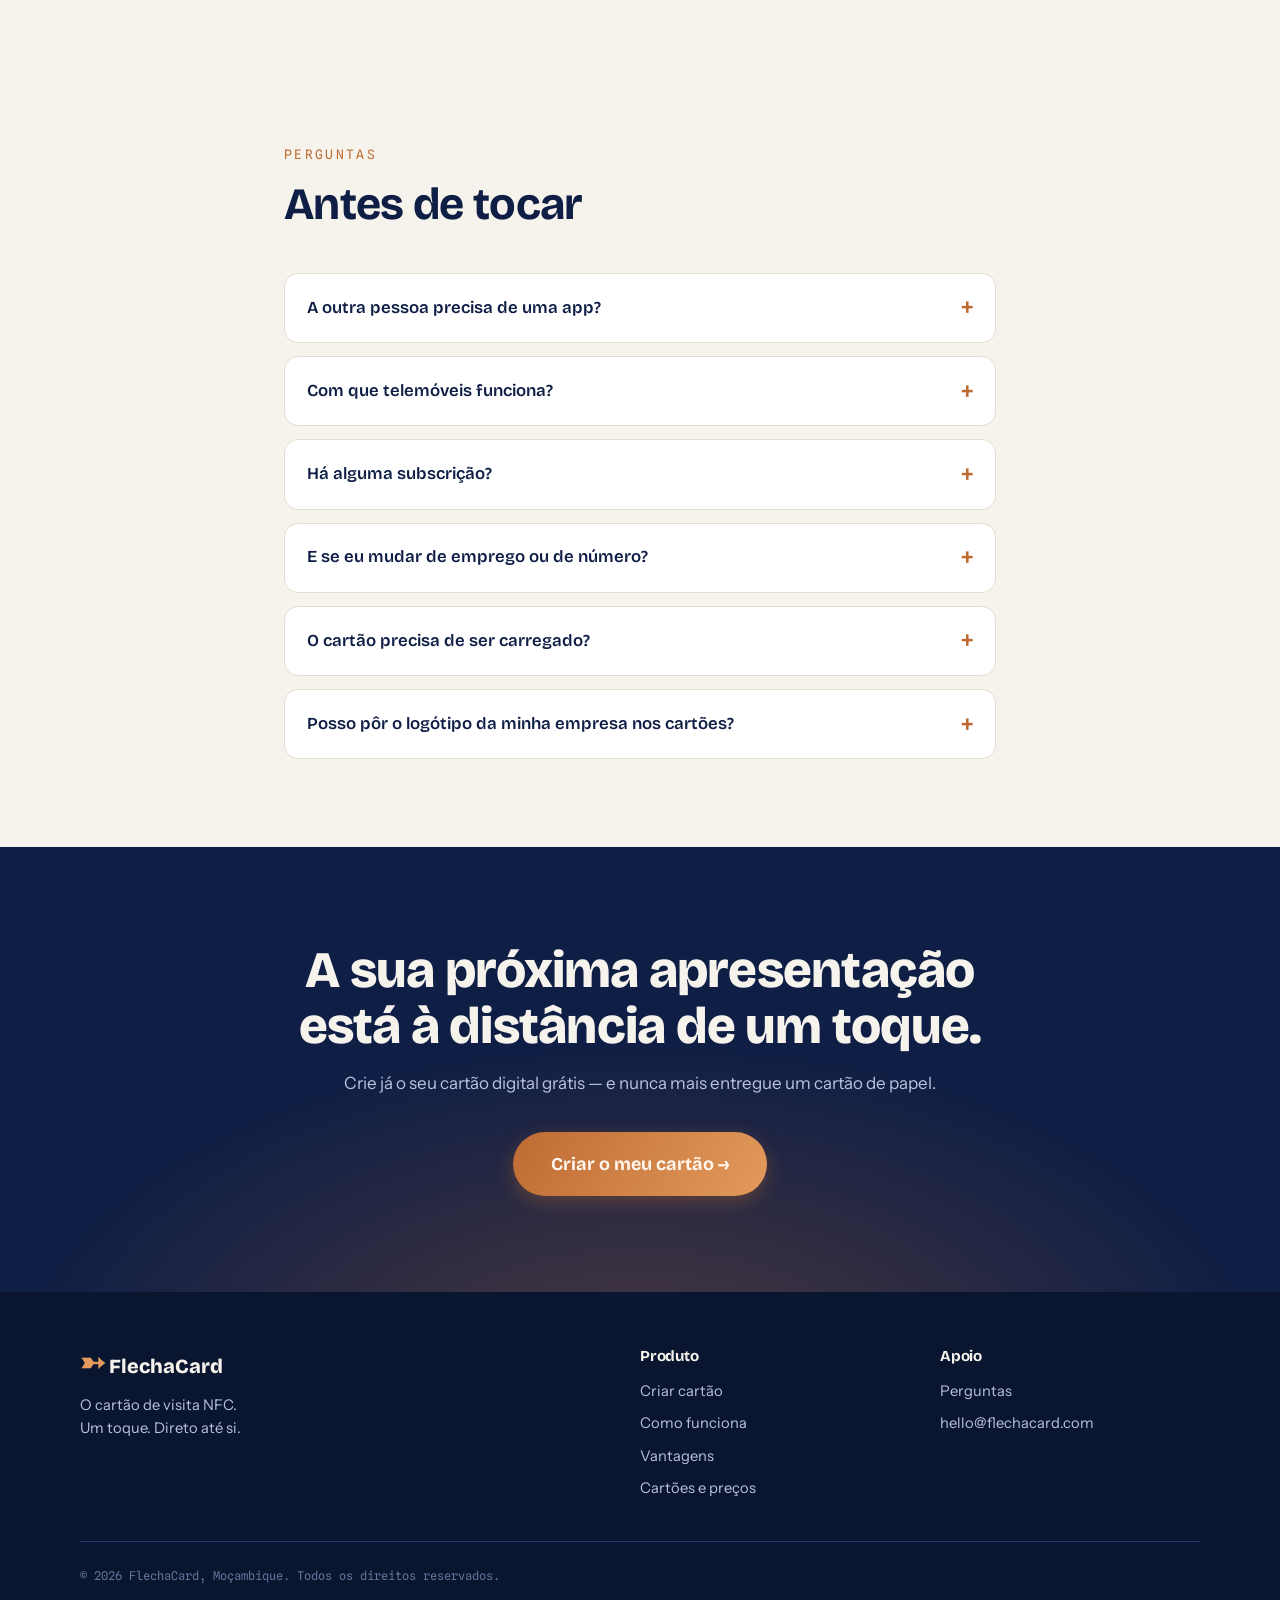
==== commit b862c401: "Translate site to Portuguese for Mozambique and add Pages deploy - All pages and UI strings now in P" ====
--- a/index.html
+++ b/index.html
@@ -1,10 +1,10 @@
 <!DOCTYPE html>
-<html lang="en">
+<html lang="pt">
 <head>
   <meta charset="UTF-8">
   <meta name="viewport" content="width=device-width, initial-scale=1.0">
-  <title>FlechaCard — One tap. Straight to you.</title>
-  <meta name="description" content="FlechaCard is the NFC business card that shares your contact, links and portfolio with a single tap. No app needed. One card, updated forever.">
+  <title>FlechaCard — Um toque. Direto até si.</title>
+  <meta name="description" content="FlechaCard é o cartão de visita NFC que partilha os seus contactos, links e portfólio com um único toque. Sem app. Um cartão, atualizado para sempre.">
   <link rel="icon" href="data:image/svg+xml,<svg xmlns='http://www.w3.org/2000/svg' viewBox='0 0 100 100'><text y='0.9em' font-size='90'>➳</text></svg>">
   <link rel="preconnect" href="https://fonts.googleapis.com">
   <link rel="preconnect" href="https://fonts.gstatic.com" crossorigin>
@@ -17,26 +17,26 @@
   <!-- ======================= NAV ======================= -->
   <header class="nav" id="top">
     <div class="nav__inner">
-      <a class="nav__logo" href="#top" aria-label="FlechaCard home">
+      <a class="nav__logo" href="#top" aria-label="FlechaCard — início">
         <span class="nav__glyph" aria-hidden="true">➳</span>FlechaCard
       </a>
-      <nav class="nav__links" aria-label="Main">
-        <a href="#how">How it works</a>
-        <a href="#features">Features</a>
-        <a href="#cards">Cards</a>
-        <a href="#faq">FAQ</a>
+      <nav class="nav__links" aria-label="Principal">
+        <a href="#how">Como funciona</a>
+        <a href="#features">Vantagens</a>
+        <a href="#cards">Cartões</a>
+        <a href="#faq">Perguntas</a>
       </nav>
-      <a class="btn btn--copper btn--small" href="create.html">Create your card</a>
-      <button class="nav__burger" aria-label="Open menu" aria-expanded="false" aria-controls="mobile-menu">
+      <a class="btn btn--copper btn--small" href="create.html">Criar cartão</a>
+      <button class="nav__burger" aria-label="Abrir menu" aria-expanded="false" aria-controls="mobile-menu">
         <span></span><span></span>
       </button>
     </div>
     <div class="nav__mobile" id="mobile-menu" hidden>
-      <a href="#how">How it works</a>
-      <a href="#features">Features</a>
-      <a href="#cards">Cards</a>
-      <a href="#faq">FAQ</a>
-      <a class="btn btn--copper" href="create.html">Create your card</a>
+      <a href="#how">Como funciona</a>
+      <a href="#features">Vantagens</a>
+      <a href="#cards">Cartões</a>
+      <a href="#faq">Perguntas</a>
+      <a class="btn btn--copper" href="create.html">Criar cartão</a>
     </div>
   </header>
 
@@ -46,261 +46,270 @@
       <div class="hero__coil" aria-hidden="true"></div>
       <div class="hero__inner">
         <div class="hero__copy">
-          <p class="eyebrow eyebrow--light">The NFC business card</p>
+          <p class="eyebrow eyebrow--light">O cartão de visita NFC</p>
           <h1 class="hero__title">
-            One tap.<br>
-            <span class="hero__title-accent">Straight to you.</span>
+            Um toque.<br>
+            <span class="hero__title-accent">Direto até si.</span>
           </h1>
           <p class="hero__lead">
-            FlechaCard puts your contact, links and work on any phone the moment
-            your card touches it. No app to install, nothing to type, no stack of
-            paper cards left behind in a drawer.
+            O FlechaCard coloca os seus contactos, links e trabalho em qualquer
+            telemóvel no momento em que o seu cartão lhe toca. Sem app para
+            instalar, nada para digitar, sem pilhas de cartões de papel
+            esquecidos numa gaveta.
           </p>
           <div class="hero__actions">
-            <a class="btn btn--copper" href="create.html">Create your card — free <span aria-hidden="true">→</span></a>
-            <a class="btn btn--ghost" href="#cards">Order a physical card</a>
+            <a class="btn btn--copper" href="create.html">Criar o meu cartão — grátis <span aria-hidden="true">→</span></a>
+            <a class="btn btn--ghost" href="#cards">Encomendar cartão físico</a>
           </div>
-          <p class="hero__note">Digital profile free forever · Works with iPhone &amp; Android · No app, no account</p>
-        </div>
-
-        <!-- Interactive demo: tilting card + phone that appears on tap -->
+          <p class="hero__note">Perfil digital grátis para sempre · Funciona com iPhone e Android · Sem app, sem conta</p>
+        </div>
+
+        <!-- Demonstração interativa: cartão que inclina + telemóvel que aparece ao toque -->
         <div class="hero__demo" id="demo">
           <div class="demo__stage">
-            <button class="card3d" id="demo-card" aria-label="Tap the card to see the shared profile">
+            <button class="card3d" id="demo-card" aria-label="Toque no cartão para ver o perfil partilhado">
               <span class="card3d__coil" aria-hidden="true"></span>
               <span class="card3d__chip" aria-hidden="true"></span>
               <span class="card3d__brand" aria-hidden="true">➳</span>
-              <span class="card3d__name">Ana Ferreira</span>
-              <span class="card3d__role">Product Designer</span>
+              <span class="card3d__name">Ana Macuácua</span>
+              <span class="card3d__role">Designer de Produto</span>
             </button>
-            <span class="demo__hint" aria-hidden="true">Tap me</span>
+            <span class="demo__hint" aria-hidden="true">Toque aqui</span>
             <div class="phone" id="demo-phone" aria-live="polite" hidden>
               <div class="phone__notch" aria-hidden="true"></div>
               <div class="phone__screen">
-                <div class="phone__avatar" aria-hidden="true">AF</div>
-                <p class="phone__name">Ana Ferreira</p>
-                <p class="phone__role">Product Designer · Lisbon</p>
+                <div class="phone__avatar" aria-hidden="true">AM</div>
+                <p class="phone__name">Ana Macuácua</p>
+                <p class="phone__role">Designer de Produto · Maputo</p>
                 <div class="phone__actions">
-                  <span class="phone__pill">Save contact</span>
-                  <span class="phone__pill phone__pill--soft">Portfolio</span>
+                  <span class="phone__pill">Guardar contacto</span>
+                  <span class="phone__pill phone__pill--soft">Portfólio</span>
                   <span class="phone__pill phone__pill--soft">LinkedIn</span>
-                  <span class="phone__pill phone__pill--soft">Book a call</span>
+                  <span class="phone__pill phone__pill--soft">WhatsApp</span>
                 </div>
-                <p class="phone__foot">Shared via FlechaCard — no app installed</p>
+                <p class="phone__foot">Partilhado via FlechaCard — sem app instalada</p>
               </div>
             </div>
           </div>
-          <p class="demo__caption" id="demo-caption">This is a live demo — tap (or click) the card.</p>
-        </div>
-      </div>
-    </section>
-
-    <!-- ======================= HOW IT WORKS ======================= -->
+          <p class="demo__caption" id="demo-caption">Isto é uma demonstração — toque (ou clique) no cartão.</p>
+        </div>
+      </div>
+    </section>
+
+    <!-- ======================= COMO FUNCIONA ======================= -->
     <section class="section" id="how">
       <div class="section__inner">
-        <p class="eyebrow">How it works</p>
-        <h2 class="section__title">From your pocket to their contacts in three seconds</h2>
+        <p class="eyebrow">Como funciona</p>
+        <h2 class="section__title">Do seu bolso para os contactos deles em três segundos</h2>
         <ol class="steps">
           <li class="step reveal">
             <span class="step__num" aria-hidden="true">1</span>
-            <h3>Build your profile</h3>
-            <p>Add your name, photo, phone, email, socials, portfolio, payment
-               links — anything you'd want to hand over. Edit it whenever you like;
-               your card always shares the latest version.</p>
+            <h3>Crie o seu perfil</h3>
+            <p>Adicione nome, foto, telefone, email, redes sociais, portfólio,
+               links de pagamento — tudo o que quiser entregar. Edite quando
+               quiser; o cartão partilha sempre a versão mais recente.</p>
           </li>
           <li class="step reveal">
             <span class="step__num" aria-hidden="true">2</span>
-            <h3>Tap any phone</h3>
-            <p>Hold your FlechaCard to the back of an iPhone or Android phone.
-               The copper coil inside does the rest — no app, no battery, no
-               charging, ever.</p>
+            <h3>Encoste a qualquer telemóvel</h3>
+            <p>Encoste o seu FlechaCard à parte de trás de um iPhone ou
+               Android. A bobina de cobre no interior faz o resto — sem app,
+               sem bateria, sem carregamento.</p>
           </li>
           <li class="step reveal">
             <span class="step__num" aria-hidden="true">3</span>
-            <h3>They save you instantly</h3>
-            <p>Your profile opens on their screen with a one-tap “Save contact”
-               button. You'll know your details landed — not lost in a wallet or
-               thrown away with the receipts.</p>
+            <h3>Guardam o seu contacto na hora</h3>
+            <p>O seu perfil abre no ecrã com um botão “Guardar contacto” de um
+               só toque. Os seus dados chegam ao destino — não ficam perdidos
+               numa carteira nem vão para o lixo com os recibos.</p>
           </li>
         </ol>
       </div>
     </section>
 
-    <!-- ======================= FEATURES ======================= -->
+    <!-- ======================= VANTAGENS ======================= -->
     <section class="section section--ink" id="features">
       <div class="section__inner">
-        <p class="eyebrow eyebrow--light">Why FlechaCard</p>
-        <h2 class="section__title">One card that never runs out</h2>
+        <p class="eyebrow eyebrow--light">Porquê o FlechaCard</p>
+        <h2 class="section__title">Um cartão que nunca se esgota</h2>
         <div class="features">
           <article class="feature reveal">
-            <h3>No app needed</h3>
-            <p>Works with the NFC reader built into every modern phone. The
-               person you meet installs nothing and signs up for nothing.</p>
-          </article>
-          <article class="feature reveal">
-            <h3>Update anytime</h3>
-            <p>New job, new number, new portfolio? Change your profile online
-               and every card you own shares the new version instantly.</p>
-          </article>
-          <article class="feature reveal">
-            <h3>All your links in one place</h3>
-            <p>Contact details, WhatsApp, LinkedIn, Instagram, your website,
-               calendars, payment links — everything you share, in one tap.</p>
-          </article>
-          <article class="feature reveal">
-            <h3>QR code backup</h3>
-            <p>Every card carries a printed QR code on the back, so even older
-               phones without NFC can scan and save you.</p>
-          </article>
-          <article class="feature reveal">
-            <h3>Built for teams</h3>
-            <p>Order cards for your whole company with shared branding and a
-               dashboard to manage every profile from one place.</p>
-          </article>
-          <article class="feature reveal">
-            <h3>Paper-free by design</h3>
-            <p>The average box of 500 paper cards ends up mostly in the bin.
-               One FlechaCard replaces every reprint you'll never need.</p>
-          </article>
-        </div>
-      </div>
-    </section>
-
-    <!-- ======================= CARDS & PRICING ======================= -->
+            <h3>Sem app</h3>
+            <p>Funciona com o leitor NFC integrado em todos os telemóveis
+               modernos. Quem conhece não instala nada nem cria conta.</p>
+          </article>
+          <article class="feature reveal">
+            <h3>Atualize quando quiser</h3>
+            <p>Novo emprego, novo número, novo portfólio? Altere o seu perfil
+               online e todos os seus cartões partilham a nova versão de
+               imediato.</p>
+          </article>
+          <article class="feature reveal">
+            <h3>Todos os seus links num só lugar</h3>
+            <p>Contactos, WhatsApp, LinkedIn, Instagram, o seu site,
+               calendários, links de pagamento — tudo o que partilha, num
+               toque.</p>
+          </article>
+          <article class="feature reveal">
+            <h3>Código QR de reserva</h3>
+            <p>Todos os cartões trazem um código QR impresso no verso, para
+               que até telemóveis antigos sem NFC possam ler e guardar os seus
+               dados com a câmara.</p>
+          </article>
+          <article class="feature reveal">
+            <h3>Feito para equipas</h3>
+            <p>Encomende cartões para toda a empresa com a mesma imagem e um
+               painel para gerir todos os perfis num só lugar.</p>
+          </article>
+          <article class="feature reveal">
+            <h3>Sem papel, por princípio</h3>
+            <p>A maior parte de uma caixa de 500 cartões de papel acaba no
+               lixo. Um FlechaCard substitui todas as reimpressões de que
+               nunca vai precisar.</p>
+          </article>
+        </div>
+      </div>
+    </section>
+
+    <!-- ======================= CARTÕES E PREÇOS ======================= -->
     <section class="section" id="cards">
       <div class="section__inner">
-        <p class="eyebrow">The cards</p>
-        <h2 class="section__title">Pick your material.<br>Pay once, share forever.</h2>
+        <p class="eyebrow">Os cartões</p>
+        <h2 class="section__title">Escolha o seu material.<br>Pague uma vez, partilhe para sempre.</h2>
         <div class="pricing">
           <article class="price-card reveal">
             <div class="mini-card mini-card--classic" aria-hidden="true"><span>➳</span></div>
-            <h3>Classic</h3>
-            <p class="price-card__desc">Matte recycled PVC in cobalt or black.
-               Light, tough and ready for every pocket.</p>
-            <p class="price-card__price">€29 <span>one-time</span></p>
-            <a class="btn btn--outline" href="mailto:hello@flechacard.com?subject=Order%20FlechaCard%20Classic">Order Classic</a>
+            <h3>Clássico</h3>
+            <p class="price-card__desc">PVC reciclado mate em azul-cobalto ou
+               preto. Leve, resistente e pronto para qualquer bolso.</p>
+            <p class="price-card__price">1.999 MT <span>pagamento único</span></p>
+            <a class="btn btn--outline" href="mailto:hello@flechacard.com?subject=Encomenda%20FlechaCard%20Cl%C3%A1ssico">Encomendar Clássico</a>
           </article>
           <article class="price-card price-card--featured reveal">
-            <p class="price-card__badge">Most popular</p>
+            <p class="price-card__badge">Mais popular</p>
             <div class="mini-card mini-card--wood" aria-hidden="true"><span>➳</span></div>
-            <h3>Bamboo</h3>
-            <p class="price-card__desc">Laser-engraved sustainable bamboo.
-               Warm to the touch, impossible to forget.</p>
-            <p class="price-card__price">€39 <span>one-time</span></p>
-            <a class="btn btn--copper" href="mailto:hello@flechacard.com?subject=Order%20FlechaCard%20Bamboo">Order Bamboo</a>
+            <h3>Bambu</h3>
+            <p class="price-card__desc">Bambu sustentável gravado a laser.
+               Quente ao toque, impossível de esquecer.</p>
+            <p class="price-card__price">2.799 MT <span>pagamento único</span></p>
+            <a class="btn btn--copper" href="mailto:hello@flechacard.com?subject=Encomenda%20FlechaCard%20Bambu">Encomendar Bambu</a>
           </article>
           <article class="price-card reveal">
             <div class="mini-card mini-card--metal" aria-hidden="true"><span>➳</span></div>
             <h3>Metal</h3>
-            <p class="price-card__desc">Brushed stainless steel with engraved
-               detail. The heaviest handshake in the room.</p>
-            <p class="price-card__price">€59 <span>one-time</span></p>
-            <a class="btn btn--outline" href="mailto:hello@flechacard.com?subject=Order%20FlechaCard%20Metal">Order Metal</a>
-          </article>
-        </div>
-        <p class="pricing__teams">Ordering for a team of 10 or more?
-          <a href="mailto:hello@flechacard.com?subject=FlechaCard%20team%20order">Talk to us about volume pricing and custom branding.</a></p>
-      </div>
-    </section>
-
-    <!-- ======================= TESTIMONIALS ======================= -->
+            <p class="price-card__desc">Aço inoxidável escovado com gravação.
+               O aperto de mão mais firme da sala.</p>
+            <p class="price-card__price">3.999 MT <span>pagamento único</span></p>
+            <a class="btn btn--outline" href="mailto:hello@flechacard.com?subject=Encomenda%20FlechaCard%20Metal">Encomendar Metal</a>
+          </article>
+        </div>
+        <p class="pricing__teams">Vai encomendar para uma equipa de 10 ou mais?
+          <a href="mailto:hello@flechacard.com?subject=Encomenda%20FlechaCard%20para%20equipa">Fale connosco sobre preços por volume e imagem personalizada.</a></p>
+      </div>
+    </section>
+
+    <!-- ======================= TESTEMUNHOS ======================= -->
     <section class="section section--quiet">
       <div class="section__inner">
         <div class="quotes">
           <blockquote class="quote reveal">
-            <p>“I used to order 200 paper cards for every fair and come home with
-               180. Now I come home with a phone full of new contacts instead.”</p>
-            <footer>Rui M. — Real estate agent</footer>
+            <p>“Encomendava 200 cartões de papel para cada feira e voltava
+               para casa com 180. Agora volto com o telemóvel cheio de
+               contactos novos.”</p>
+            <footer>Rui M. — Consultor imobiliário, Maputo</footer>
           </blockquote>
           <blockquote class="quote reveal">
-            <p>“The moment the profile pops up on someone's phone, the
-               conversation changes. It's a small thing that feels like magic.”</p>
-            <footer>Sofia L. — Freelance photographer</footer>
+            <p>“No momento em que o perfil aparece no telemóvel da outra
+               pessoa, a conversa muda. É um pormenor que parece magia.”</p>
+            <footer>Sofia L. — Fotógrafa freelancer, Beira</footer>
           </blockquote>
           <blockquote class="quote reveal">
-            <p>“We gave the whole sales team FlechaCards with our branding.
-               Updating everyone's details takes one afternoon, not one reprint.”</p>
-            <footer>Miguel T. — Sales director</footer>
+            <p>“Demos FlechaCards com a nossa marca a toda a equipa comercial.
+               Atualizar os dados de todos leva uma tarde, não uma
+               reimpressão.”</p>
+            <footer>Miguel T. — Diretor comercial, Matola</footer>
           </blockquote>
         </div>
       </div>
     </section>
 
-    <!-- ======================= FAQ ======================= -->
+    <!-- ======================= PERGUNTAS ======================= -->
     <section class="section" id="faq">
       <div class="section__inner section__inner--narrow">
-        <p class="eyebrow">Questions</p>
-        <h2 class="section__title">Before you tap</h2>
+        <p class="eyebrow">Perguntas</p>
+        <h2 class="section__title">Antes de tocar</h2>
         <div class="faq">
           <details class="faq__item">
-            <summary>Does the other person need an app?</summary>
-            <p>No. Your profile opens in their phone's browser the moment you
-               tap. They can save your contact with one touch — nothing to
-               install on either side.</p>
-          </details>
-          <details class="faq__item">
-            <summary>Which phones does it work with?</summary>
-            <p>Any iPhone since the iPhone 7 and virtually every Android phone
-               made in the last decade reads NFC out of the box. For anything
-               older, the QR code printed on the back of your card does the same
-               job with the camera.</p>
-          </details>
-          <details class="faq__item">
-            <summary>Is there a subscription?</summary>
-            <p>No. You pay once for the card and your digital profile is
-               included, with free edits forever. There's nothing to renew.</p>
-          </details>
-          <details class="faq__item">
-            <summary>What happens if I change jobs or numbers?</summary>
-            <p>Log in, edit your profile, done. The card in your pocket
-               instantly shares the new version — it's a key to your profile,
-               not a copy of it.</p>
-          </details>
-          <details class="faq__item">
-            <summary>Does the card need charging?</summary>
-            <p>Never. The copper coil inside is powered by the phone it touches,
-               so the card has no battery and nothing to wear out.</p>
-          </details>
-          <details class="faq__item">
-            <summary>Can I put my company's logo on the cards?</summary>
-            <p>Yes — every card can be printed or engraved with your own design,
-               and team orders include matching branding across all profiles.</p>
-          </details>
-        </div>
-      </div>
-    </section>
-
-    <!-- ======================= FINAL CTA ======================= -->
+            <summary>A outra pessoa precisa de uma app?</summary>
+            <p>Não. O seu perfil abre no navegador do telemóvel dela no
+               momento do toque. Pode guardar o seu contacto com um só toque —
+               sem instalar nada de nenhum dos lados.</p>
+          </details>
+          <details class="faq__item">
+            <summary>Com que telemóveis funciona?</summary>
+            <p>Qualquer iPhone desde o iPhone 7 e praticamente todos os
+               Android da última década leem NFC de fábrica. Para aparelhos
+               mais antigos, o código QR impresso no verso do cartão faz o
+               mesmo trabalho com a câmara.</p>
+          </details>
+          <details class="faq__item">
+            <summary>Há alguma subscrição?</summary>
+            <p>Não. Paga o cartão uma vez e o perfil digital está incluído,
+               com edições gratuitas para sempre. Não há nada para renovar.</p>
+          </details>
+          <details class="faq__item">
+            <summary>E se eu mudar de emprego ou de número?</summary>
+            <p>Entra, edita o perfil, pronto. O cartão no seu bolso passa a
+               partilhar a nova versão — é uma chave para o seu perfil, não
+               uma cópia dele.</p>
+          </details>
+          <details class="faq__item">
+            <summary>O cartão precisa de ser carregado?</summary>
+            <p>Nunca. A bobina de cobre no interior é alimentada pelo
+               telemóvel que toca, por isso o cartão não tem bateria nem nada
+               que se gaste.</p>
+          </details>
+          <details class="faq__item">
+            <summary>Posso pôr o logótipo da minha empresa nos cartões?</summary>
+            <p>Sim — todos os cartões podem ser impressos ou gravados com o
+               seu próprio design, e as encomendas para equipas incluem imagem
+               coerente em todos os perfis.</p>
+          </details>
+        </div>
+      </div>
+    </section>
+
+    <!-- ======================= CTA FINAL ======================= -->
     <section class="cta-band" id="order">
       <div class="cta-band__inner">
-        <h2>Your next introduction<br>is one tap away.</h2>
-        <p>Create your free digital card now — and never hand out a paper card again.</p>
-        <a class="btn btn--copper btn--big" href="create.html">Create your card <span aria-hidden="true">→</span></a>
+        <h2>A sua próxima apresentação<br>está à distância de um toque.</h2>
+        <p>Crie já o seu cartão digital grátis — e nunca mais entregue um cartão de papel.</p>
+        <a class="btn btn--copper btn--big" href="create.html">Criar o meu cartão <span aria-hidden="true">→</span></a>
       </div>
     </section>
   </main>
 
-  <!-- ======================= FOOTER ======================= -->
+  <!-- ======================= RODAPÉ ======================= -->
   <footer class="footer">
     <div class="footer__inner">
       <div class="footer__brand">
         <span class="nav__glyph" aria-hidden="true">➳</span> FlechaCard
-        <p>The NFC business card.<br>One tap. Straight to you.</p>
-      </div>
-      <nav class="footer__col" aria-label="Product">
-        <h3>Product</h3>
-        <a href="create.html">Create your card</a>
-        <a href="#how">How it works</a>
-        <a href="#features">Features</a>
-        <a href="#cards">Cards &amp; pricing</a>
+        <p>O cartão de visita NFC.<br>Um toque. Direto até si.</p>
+      </div>
+      <nav class="footer__col" aria-label="Produto">
+        <h3>Produto</h3>
+        <a href="create.html">Criar cartão</a>
+        <a href="#how">Como funciona</a>
+        <a href="#features">Vantagens</a>
+        <a href="#cards">Cartões e preços</a>
       </nav>
-      <nav class="footer__col" aria-label="Support">
-        <h3>Support</h3>
-        <a href="#faq">FAQ</a>
+      <nav class="footer__col" aria-label="Apoio">
+        <h3>Apoio</h3>
+        <a href="#faq">Perguntas</a>
         <a href="mailto:hello@flechacard.com">hello@flechacard.com</a>
       </nav>
     </div>
-    <p class="footer__legal">© <span id="year">2026</span> FlechaCard. All rights reserved.</p>
+    <p class="footer__legal">© <span id="year">2026</span> FlechaCard, Moçambique. Todos os direitos reservados.</p>
   </footer>
 
   <script src="js/main.js"></script>
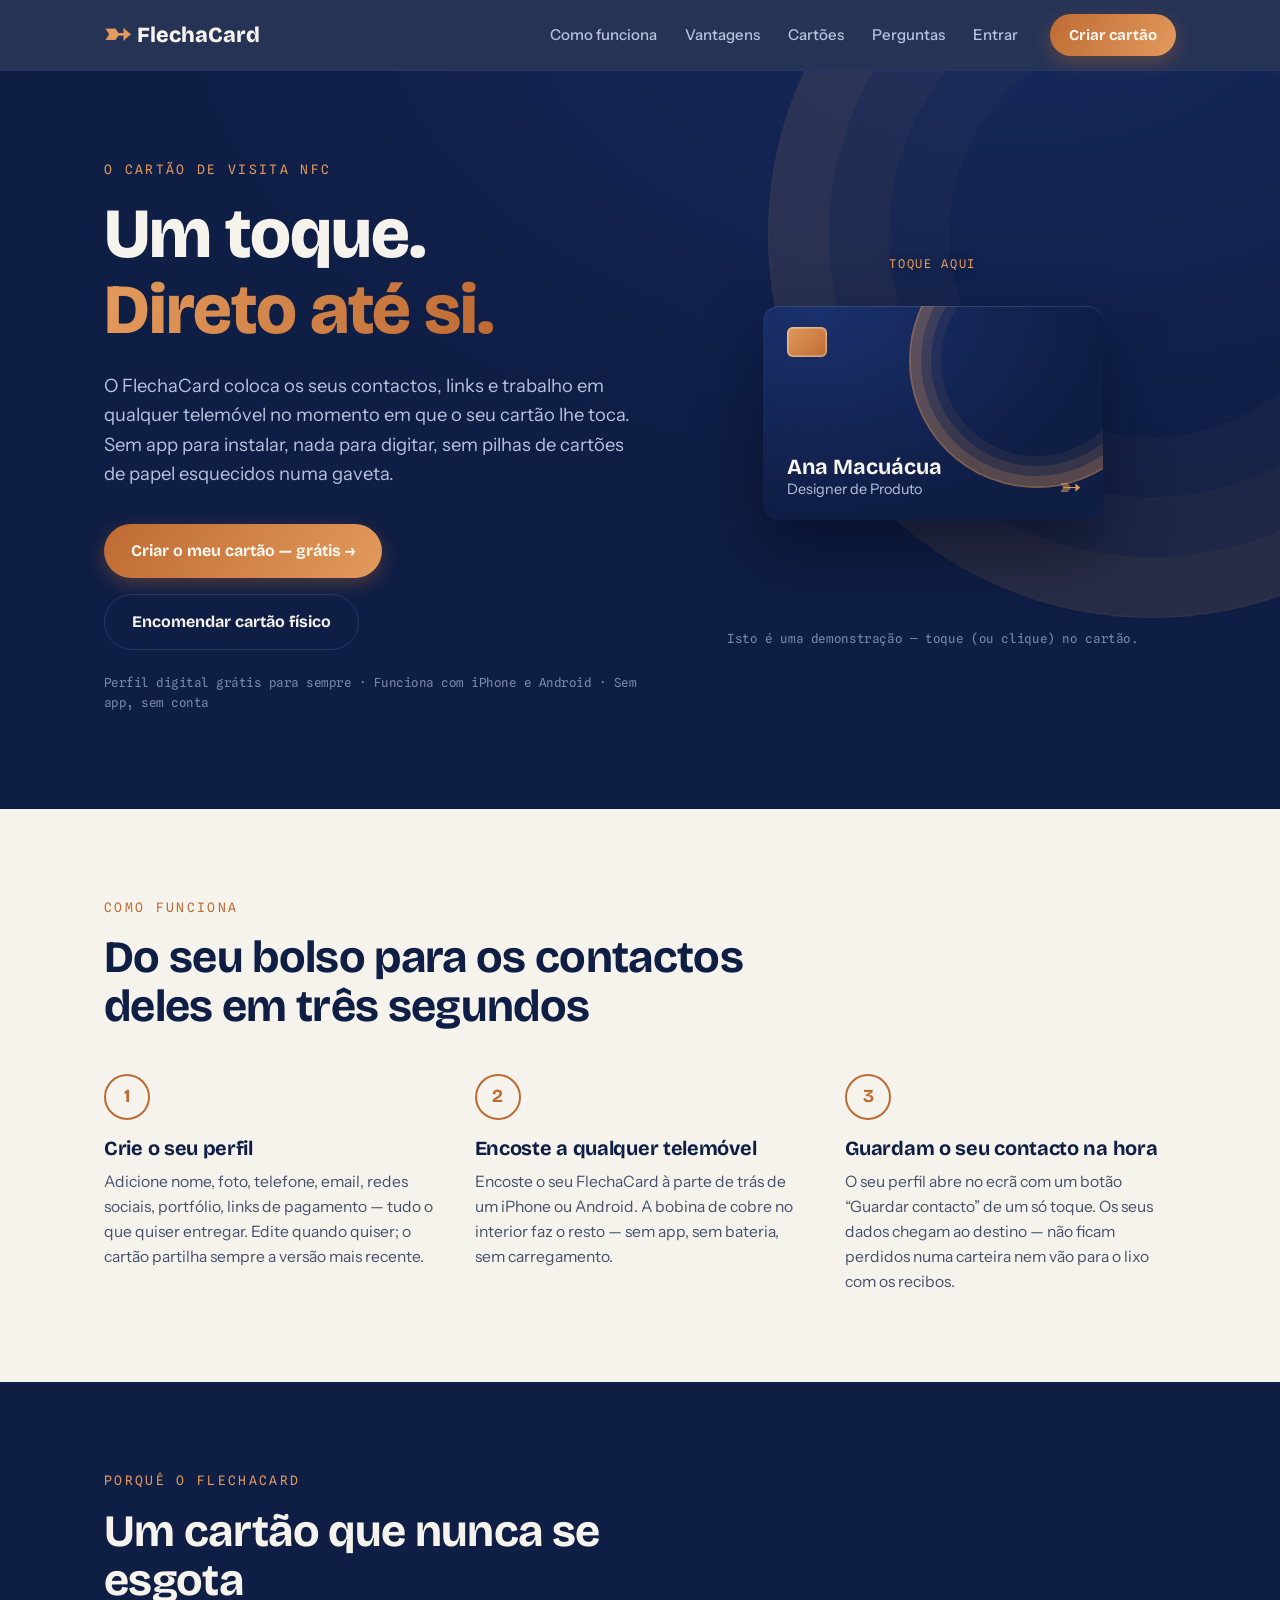
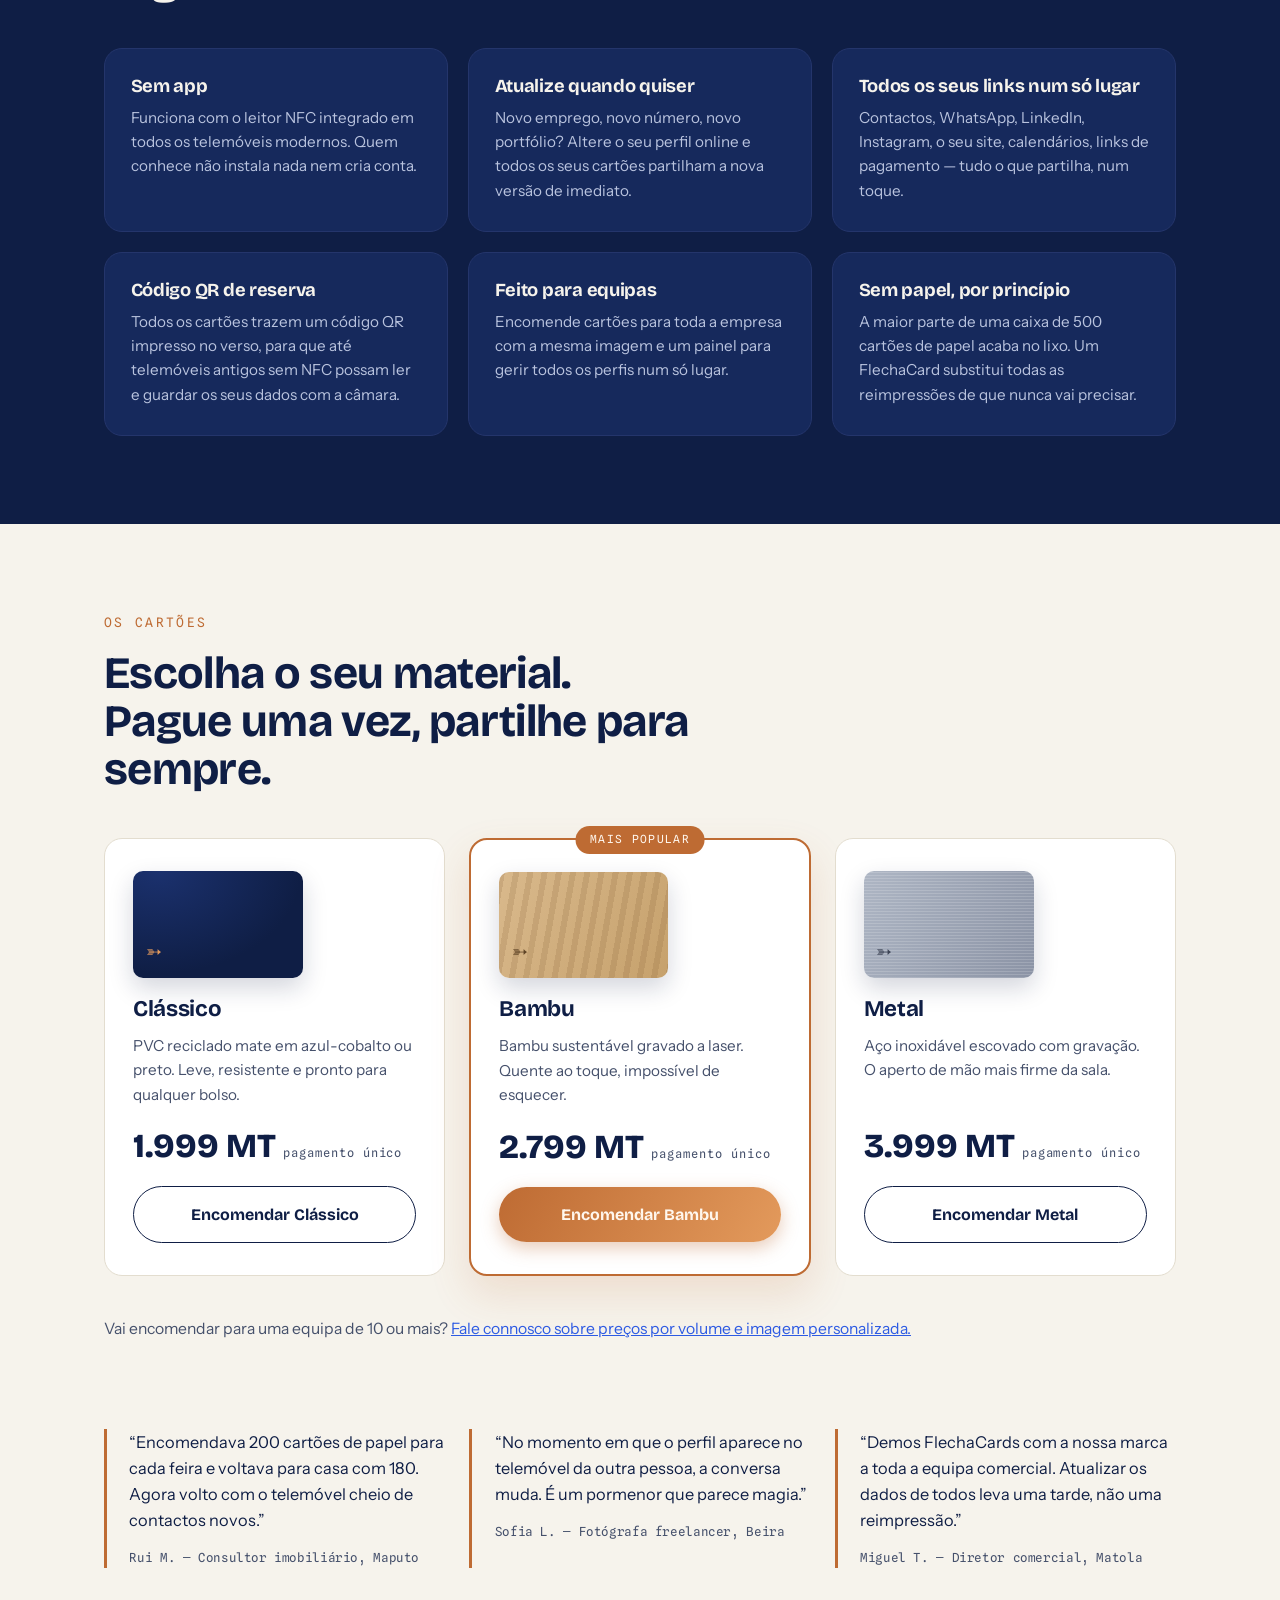
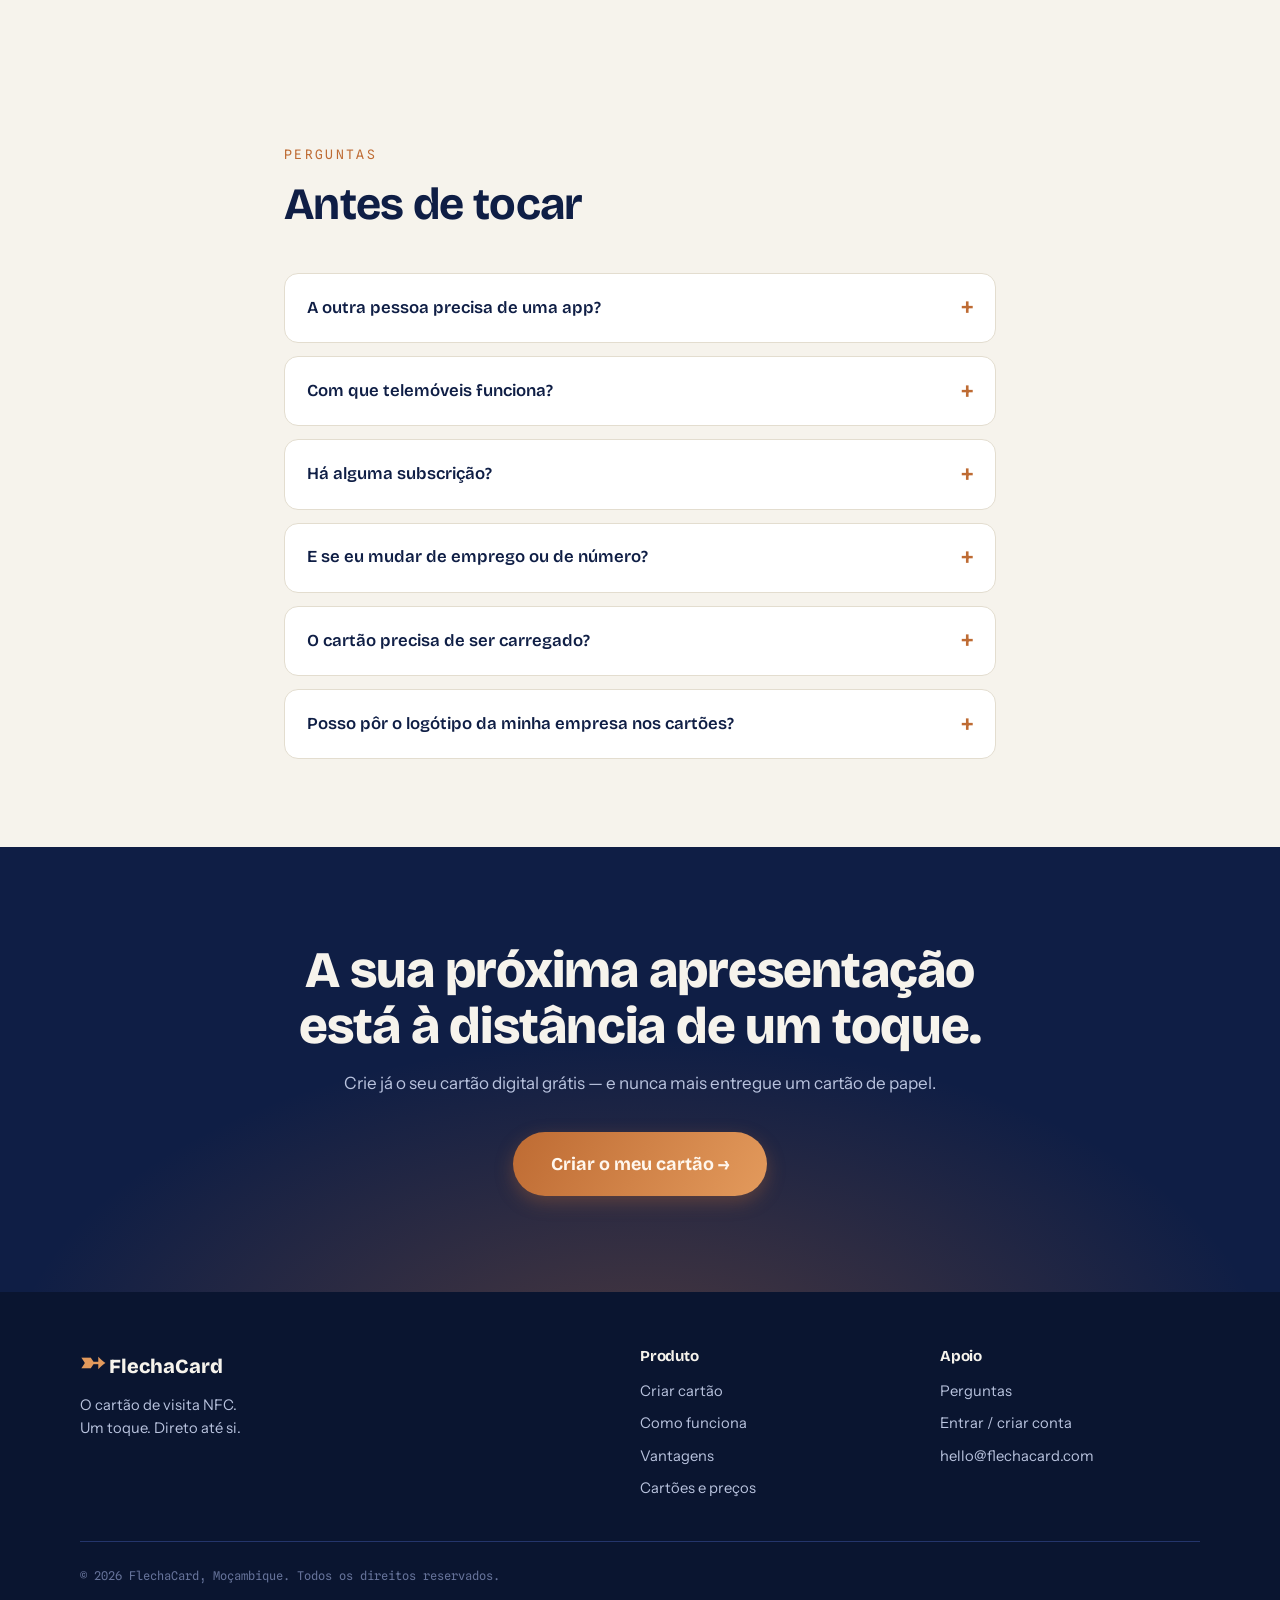
==== commit fd955b61: "Add accounts: login, signup and a my-cards dashboard Cards were previously owned by whoever held the" ====
--- a/index.html
+++ b/index.html
@@ -25,6 +25,7 @@
         <a href="#features">Vantagens</a>
         <a href="#cards">Cartões</a>
         <a href="#faq">Perguntas</a>
+        <a href="entrar.html" id="nav-account">Entrar</a>
       </nav>
       <a class="btn btn--copper btn--small" href="create.html">Criar cartão</a>
       <button class="nav__burger" aria-label="Abrir menu" aria-expanded="false" aria-controls="mobile-menu">
@@ -36,6 +37,7 @@
       <a href="#features">Vantagens</a>
       <a href="#cards">Cartões</a>
       <a href="#faq">Perguntas</a>
+      <a href="entrar.html" id="nav-account-mobile">Entrar</a>
       <a class="btn btn--copper" href="create.html">Criar cartão</a>
     </div>
   </header>
@@ -306,12 +308,24 @@
       <nav class="footer__col" aria-label="Apoio">
         <h3>Apoio</h3>
         <a href="#faq">Perguntas</a>
+        <a href="entrar.html">Entrar / criar conta</a>
         <a href="mailto:hello@flechacard.com">hello@flechacard.com</a>
       </nav>
     </div>
     <p class="footer__legal">© <span id="year">2026</span> FlechaCard, Moçambique. Todos os direitos reservados.</p>
   </footer>
 
+  <script src="js/config.js"></script>
+  <script src="js/auth.js"></script>
+  <script>
+    (function () {
+      if (!window.FlechaAuth || !FlechaAuth.enabled || !FlechaAuth.isLoggedIn()) return;
+      ["nav-account", "nav-account-mobile"].forEach(function (id) {
+        var el = document.getElementById(id);
+        if (el) { el.textContent = "Os meus cartões"; el.href = "painel.html"; }
+      });
+    })();
+  </script>
   <script src="js/main.js"></script>
 </body>
 </html>
--- a/css/style.css
+++ b/css/style.css
@@ -798,6 +798,64 @@
 }
 .field input::placeholder { color: #A8A290; }
 
+.field__label-text {
+  font-weight: 600;
+  font-size: 0.9rem;
+  color: var(--ink);
+}
+.visually-hidden {
+  position: absolute;
+  width: 1px;
+  height: 1px;
+  overflow: hidden;
+  clip: rect(0 0 0 0);
+  white-space: nowrap;
+}
+.photo-row {
+  display: flex;
+  align-items: center;
+  gap: 1.1rem;
+}
+.photo-preview {
+  width: 76px;
+  height: 76px;
+  flex-shrink: 0;
+  border-radius: 50%;
+  background: linear-gradient(135deg, var(--copper-hi), var(--copper));
+  color: #FFF7EE;
+  font-size: 1.6rem;
+  display: flex;
+  align-items: center;
+  justify-content: center;
+  overflow: hidden;
+}
+.photo-preview img {
+  width: 100%;
+  height: 100%;
+  object-fit: cover;
+}
+.photo-controls {
+  display: flex;
+  flex-direction: column;
+  align-items: flex-start;
+  gap: 0.4rem;
+}
+.photo-remove {
+  background: none;
+  border: none;
+  padding: 0;
+  font-family: var(--font-body);
+  font-size: 0.85rem;
+  font-weight: 600;
+  color: #B3372B;
+  cursor: pointer;
+  text-decoration: underline;
+}
+.photo-note {
+  font-size: 0.8rem;
+  color: var(--slate);
+}
+
 .form__error {
   color: #B3372B;
   font-weight: 600;
@@ -862,6 +920,51 @@
 .footer--slim { padding: 1.75rem 1.5rem; }
 .footer--slim .footer__legal { margin: 0 auto; border: none; padding: 0; }
 .footer--slim a { color: var(--mist); }
+
+/* ---------- diagnostics page ---------- */
+.checks { list-style: none; display: grid; gap: 0.75rem; margin-bottom: 2rem; }
+.check {
+  display: flex;
+  gap: 0.9rem;
+  align-items: flex-start;
+  background: var(--paper);
+  border: 1px solid var(--line);
+  border-radius: 14px;
+  padding: 1rem 1.2rem;
+}
+.check strong { font-family: var(--font-display); color: var(--ink); }
+.check__detail { font-size: 0.9rem; margin-top: 0.15rem; word-break: break-word; }
+.check__dot {
+  width: 12px;
+  height: 12px;
+  border-radius: 50%;
+  flex-shrink: 0;
+  margin-top: 0.42rem;
+  background: var(--line);
+}
+.check--running .check__dot { background: var(--copper-hi); }
+.check--pass .check__dot { background: #2E7D5B; }
+.check--pass { border-color: #BEDCCB; }
+.check--fail .check__dot { background: #B3372B; }
+.check--fail { border-color: #E5B4AE; }
+
+.verdict {
+  border-radius: var(--radius);
+  padding: 1.6rem 1.5rem;
+  border: 2px solid var(--line);
+}
+.verdict h2 { font-size: 1.4rem; margin-bottom: 0.6rem; }
+.verdict p, .verdict ol { margin-bottom: 0.8rem; }
+.verdict ol { padding-left: 1.2rem; display: grid; gap: 0.35rem; }
+.verdict code {
+  font-family: var(--font-mono);
+  font-size: 0.88em;
+  background: #EDE8DC;
+  padding: 0.1rem 0.35rem;
+  border-radius: 5px;
+}
+.verdict--ok { border-color: #2E7D5B; background: #F1F8F4; }
+.verdict--bad { border-color: var(--copper); background: #FDF4EC; }
 
 /* ---------- card viewer ---------- */
 .app-page--card {
@@ -896,6 +999,12 @@
   display: flex;
   align-items: center;
   justify-content: center;
+  overflow: hidden;
+}
+.profile__avatar img {
+  width: 100%;
+  height: 100%;
+  object-fit: cover;
 }
 .profile__name {
   font-size: 1.7rem;
@@ -991,3 +1100,227 @@
 @media (min-width: 641px) {
   .nav__mobile { display: none !important; }
 }
+
+.verdict__note { font-size: 0.85rem; }
+.report {
+  font-family: var(--font-mono);
+  font-size: 0.72rem;
+  line-height: 1.5;
+  background: var(--ink);
+  color: var(--mist);
+  padding: 0.9rem 1rem;
+  border-radius: 12px;
+  overflow-x: auto;
+  white-space: pre;
+  margin-top: 0.6rem;
+}
+
+/* ---------- chosen link name ---------- */
+.slug-input {
+  display: flex;
+  align-items: stretch;
+  border: 1.5px solid var(--line);
+  border-radius: 10px;
+  background: var(--porcelain);
+  overflow: hidden;
+}
+.slug-input:focus-within { border-color: var(--cobalt); }
+.slug-input__base {
+  display: flex;
+  align-items: center;
+  padding: 0.65rem 0 0.65rem 0.85rem;
+  font-family: var(--font-mono);
+  font-size: 0.82rem;
+  color: var(--slate);
+  white-space: nowrap;
+  max-width: 55%;
+  overflow: hidden;
+  text-overflow: ellipsis;
+}
+.slug-input input {
+  flex: 1;
+  min-width: 0;
+  border: none;
+  background: none;
+  border-radius: 0;
+  padding-left: 0.15rem;
+  font-family: var(--font-mono);
+  font-size: 0.9rem;
+}
+.slug-input input:focus { outline: none; }
+.slug-hint { font-size: 0.82rem; margin-top: 0.4rem; }
+.slug-hint--bad { color: #B3372B; font-weight: 600; }
+
+/* ============================================================
+   CONTAS — entrar.html e painel.html
+   ============================================================ */
+.app-page--auth {
+  background: radial-gradient(120% 120% at 80% -10%, var(--ink-soft) 0%, var(--ink) 55%);
+  min-height: 100vh;
+}
+.authview {
+  min-height: 100vh;
+  display: flex;
+  align-items: center;
+  justify-content: center;
+  padding: 2.5rem 1.25rem;
+}
+.authcard {
+  width: min(430px, 100%);
+  background: var(--porcelain);
+  border-radius: 24px;
+  padding: 2.25rem 2rem 1.75rem;
+  box-shadow: 0 40px 90px rgba(4, 10, 28, 0.55);
+}
+.authcard__logo {
+  display: flex;
+  align-items: center;
+  gap: 0.4rem;
+  font-family: var(--font-display);
+  font-weight: 800;
+  font-size: 1.3rem;
+  color: var(--ink);
+  text-decoration: none;
+  margin-bottom: 1.5rem;
+}
+.authtabs {
+  display: flex;
+  gap: 0.35rem;
+  background: #EDE8DC;
+  border-radius: 999px;
+  padding: 0.28rem;
+  margin-bottom: 1.25rem;
+}
+.authtab {
+  flex: 1;
+  border: none;
+  background: none;
+  border-radius: 999px;
+  padding: 0.55rem 0.5rem;
+  font-family: var(--font-display);
+  font-weight: 600;
+  font-size: 0.95rem;
+  color: var(--slate);
+  cursor: pointer;
+  transition: background 0.15s ease, color 0.15s ease;
+}
+.authtab.is-active {
+  background: var(--paper);
+  color: var(--ink);
+  box-shadow: 0 2px 6px rgba(15, 30, 69, 0.1);
+}
+.authcard__lead { font-size: 0.95rem; margin-bottom: 1.4rem; }
+.authcard .field { margin-bottom: 1rem; }
+.authcard .field input {
+  font-family: var(--font-body);
+  font-size: 1rem;
+  color: var(--ink);
+  background: var(--paper);
+  border: 1.5px solid var(--line);
+  border-radius: 10px;
+  padding: 0.7rem 0.85rem;
+  width: 100%;
+}
+.authcard .field input:focus { outline: none; border-color: var(--cobalt); }
+.authcard__submit { width: 100%; margin-top: 0.4rem; }
+.authcard__foot {
+  font-size: 0.85rem;
+  margin-top: 1.4rem;
+  padding-top: 1.2rem;
+  border-top: 1px solid var(--line);
+}
+.auth-note {
+  background: #F1F8F4;
+  border: 1px solid #BEDCCB;
+  border-radius: 10px;
+  padding: 0.7rem 0.85rem;
+  font-size: 0.9rem;
+  color: #1F5C42;
+  margin-bottom: 1rem;
+}
+.linkish {
+  background: none;
+  border: none;
+  padding: 0;
+  margin-top: 0.9rem;
+  font-family: var(--font-body);
+  font-size: 0.88rem;
+  font-weight: 600;
+  color: var(--cobalt);
+  cursor: pointer;
+  text-decoration: underline;
+}
+.linkish--light { color: var(--mist); margin: 0; font-weight: 500; font-size: 0.9375rem; }
+.linkish--light:hover { color: var(--copper-hi); }
+
+/* ---------- painel ---------- */
+.nav__user {
+  font-family: var(--font-mono);
+  font-size: 0.78rem;
+  color: var(--mist);
+  max-width: 40vw;
+  overflow: hidden;
+  text-overflow: ellipsis;
+  white-space: nowrap;
+}
+.loading { font-size: 0.95rem; color: var(--slate); }
+.cardlist { list-style: none; display: grid; gap: 0.9rem; margin-bottom: 2rem; }
+.cardrow {
+  display: flex;
+  align-items: center;
+  gap: 1rem;
+  background: var(--paper);
+  border: 1px solid var(--line);
+  border-radius: var(--radius);
+  padding: 1rem 1.2rem;
+  flex-wrap: wrap;
+}
+.cardrow__avatar {
+  width: 52px;
+  height: 52px;
+  flex-shrink: 0;
+  border-radius: 50%;
+  background: linear-gradient(135deg, var(--copper-hi), var(--copper));
+  color: #FFF7EE;
+  font-family: var(--font-display);
+  font-weight: 700;
+  display: flex;
+  align-items: center;
+  justify-content: center;
+  overflow: hidden;
+}
+.cardrow__avatar img { width: 100%; height: 100%; object-fit: cover; }
+.cardrow__main { flex: 1; min-width: 150px; display: flex; flex-direction: column; gap: 0.1rem; }
+.cardrow__main strong { font-family: var(--font-display); font-size: 1.1rem; color: var(--ink); }
+.cardrow__link {
+  font-family: var(--font-mono);
+  font-size: 0.78rem;
+  color: var(--cobalt);
+  word-break: break-all;
+}
+.cardrow__tools { display: flex; align-items: center; gap: 0.5rem; flex-wrap: wrap; }
+.cardrow__delete {
+  background: none;
+  border: none;
+  font-family: var(--font-body);
+  font-size: 0.85rem;
+  font-weight: 600;
+  color: #B3372B;
+  cursor: pointer;
+  text-decoration: underline;
+  padding: 0.4rem;
+}
+.emptybox {
+  background: var(--paper);
+  border: 1px dashed var(--line);
+  border-radius: var(--radius);
+  padding: 2.5rem 1.5rem;
+  text-align: center;
+}
+.emptybox h2 { font-size: 1.3rem; margin-bottom: 0.5rem; }
+.emptybox p { margin-bottom: 1.3rem; }
+
+@media (max-width: 640px) {
+  .cardrow { align-items: flex-start; }
+  .cardrow__tools { width: 100%; }
+}
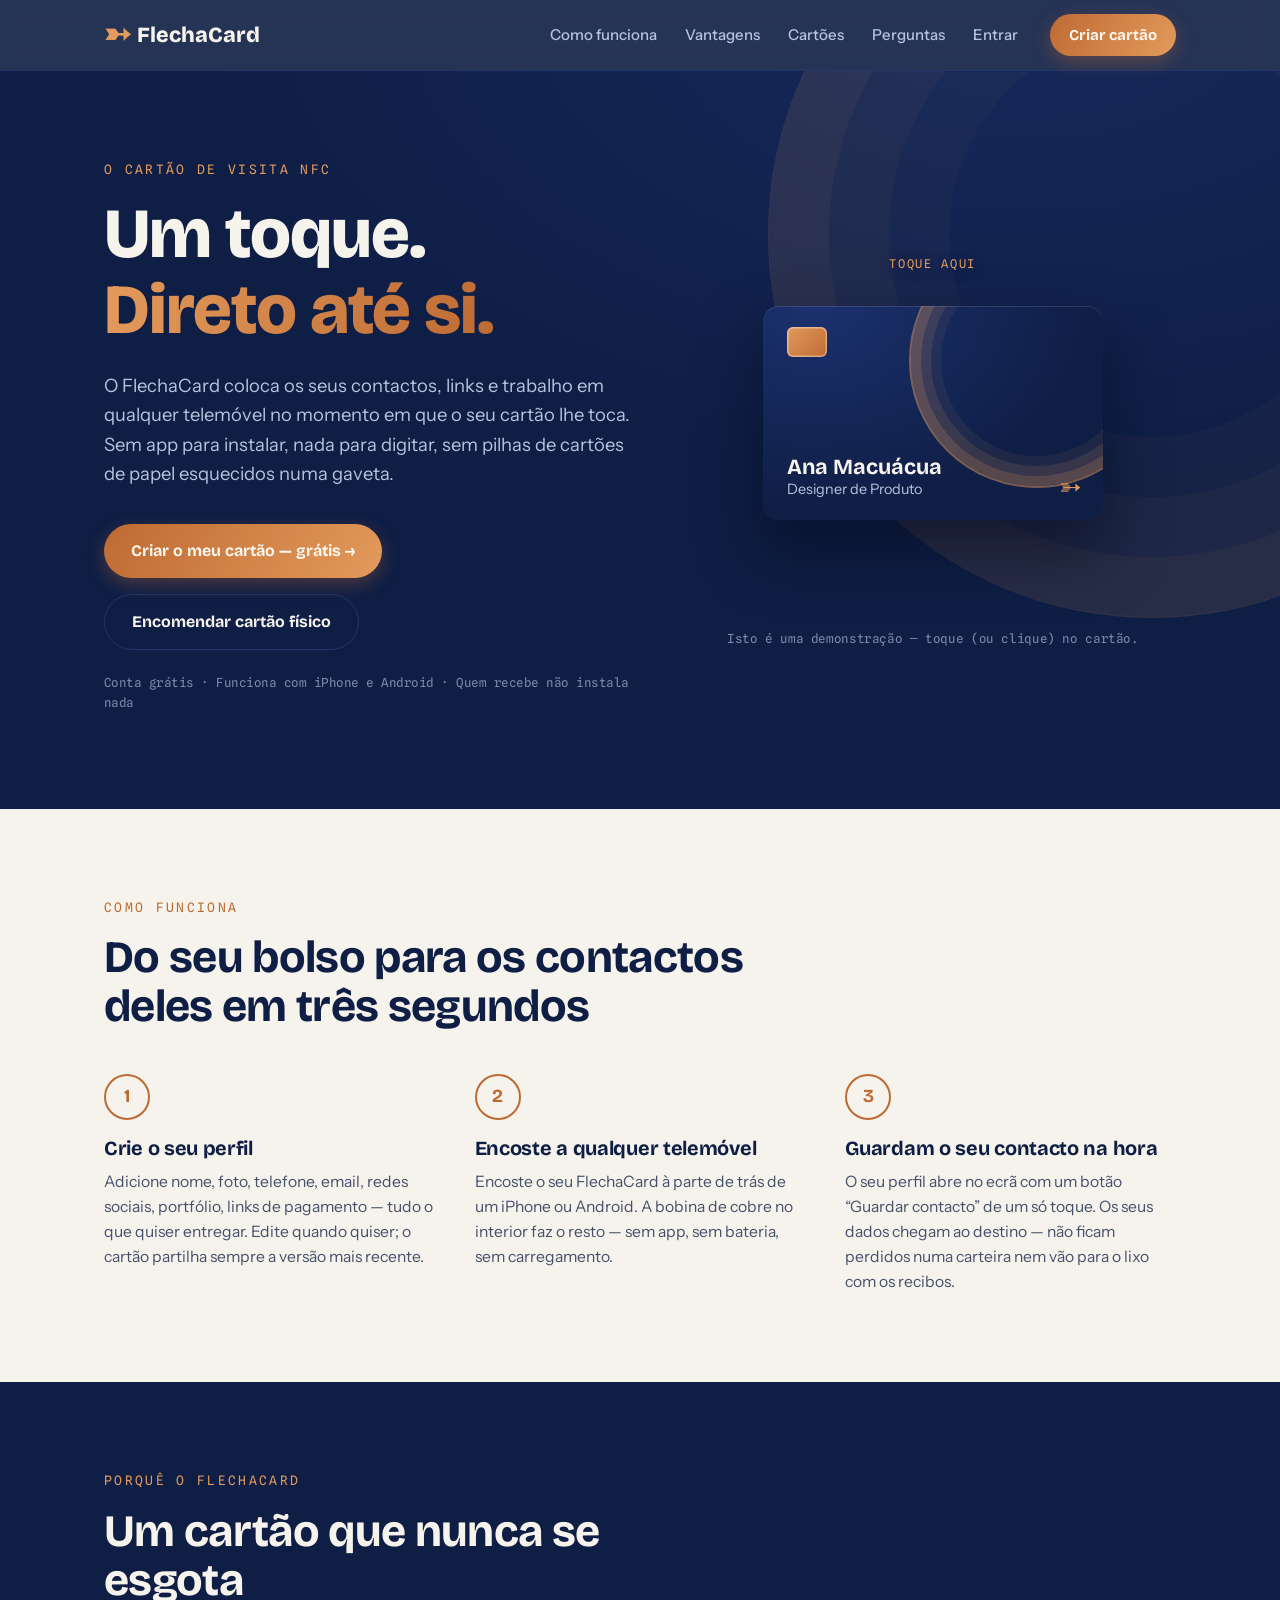
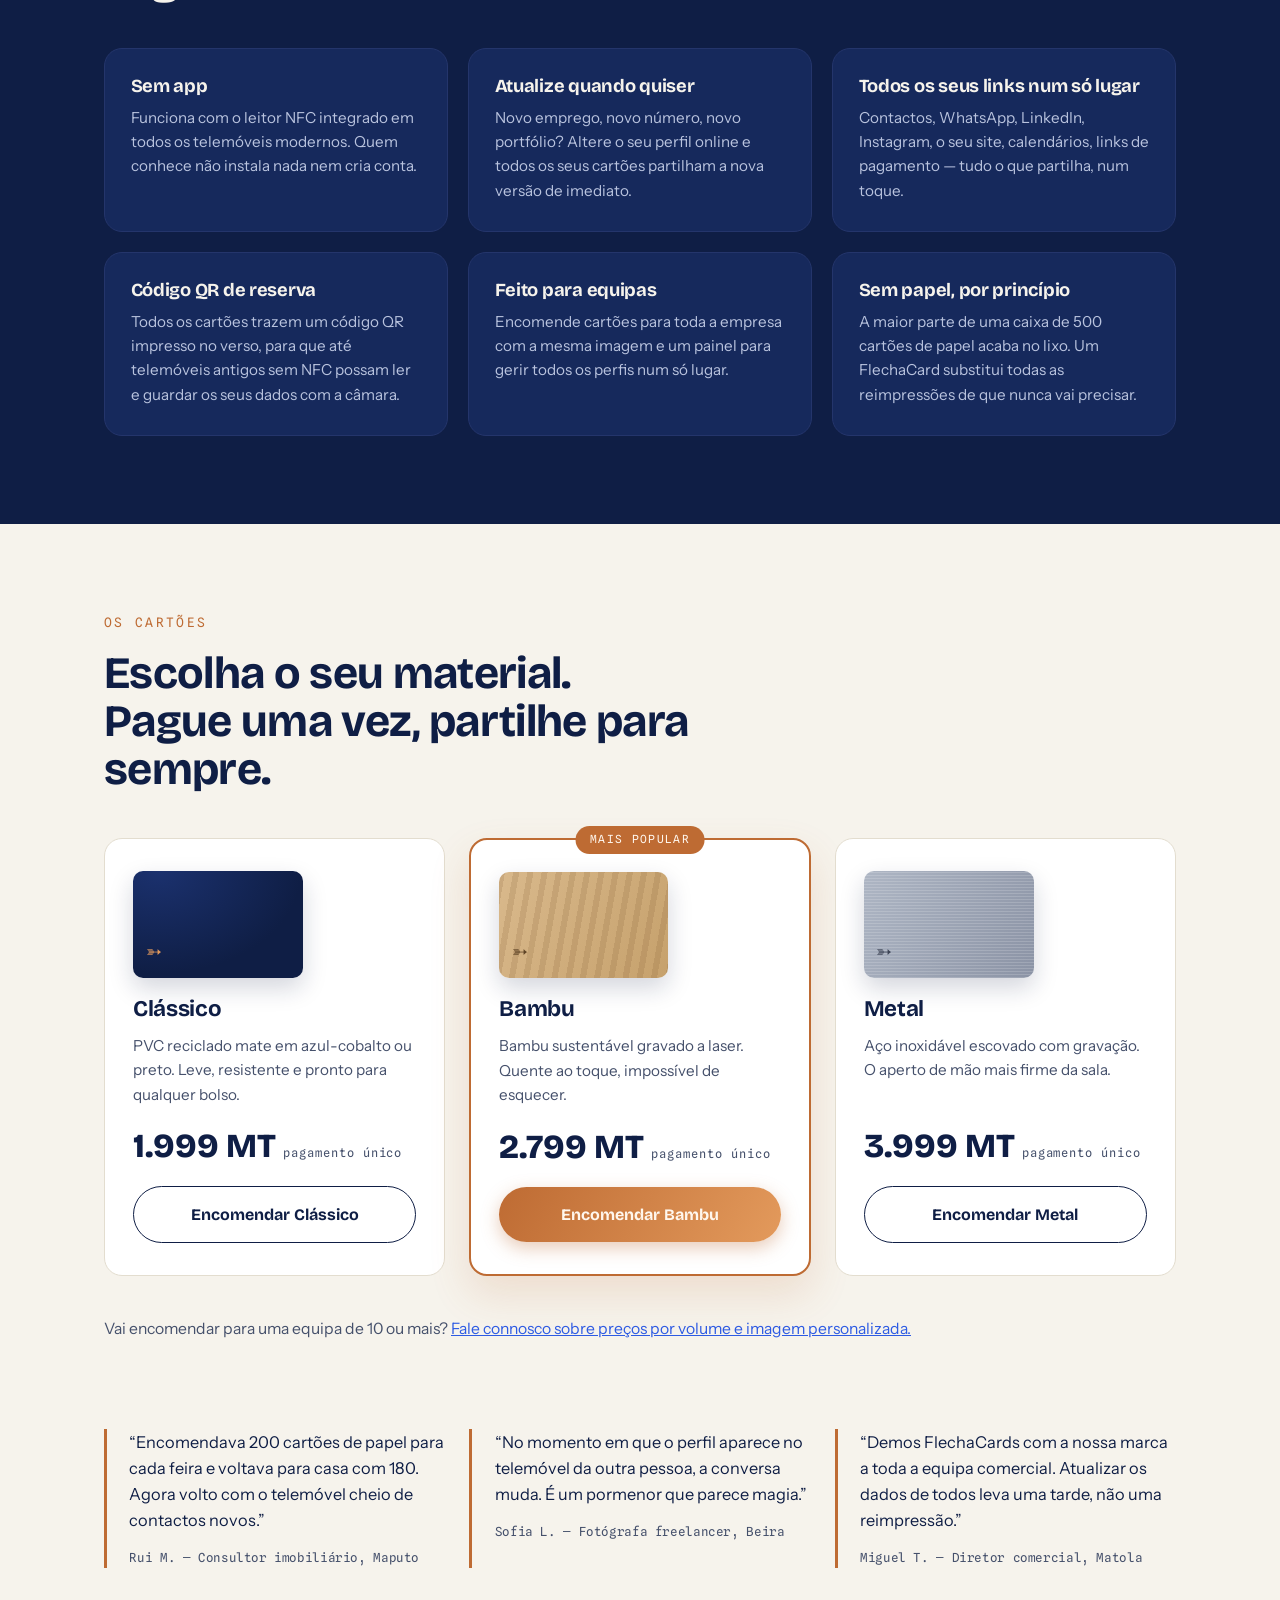
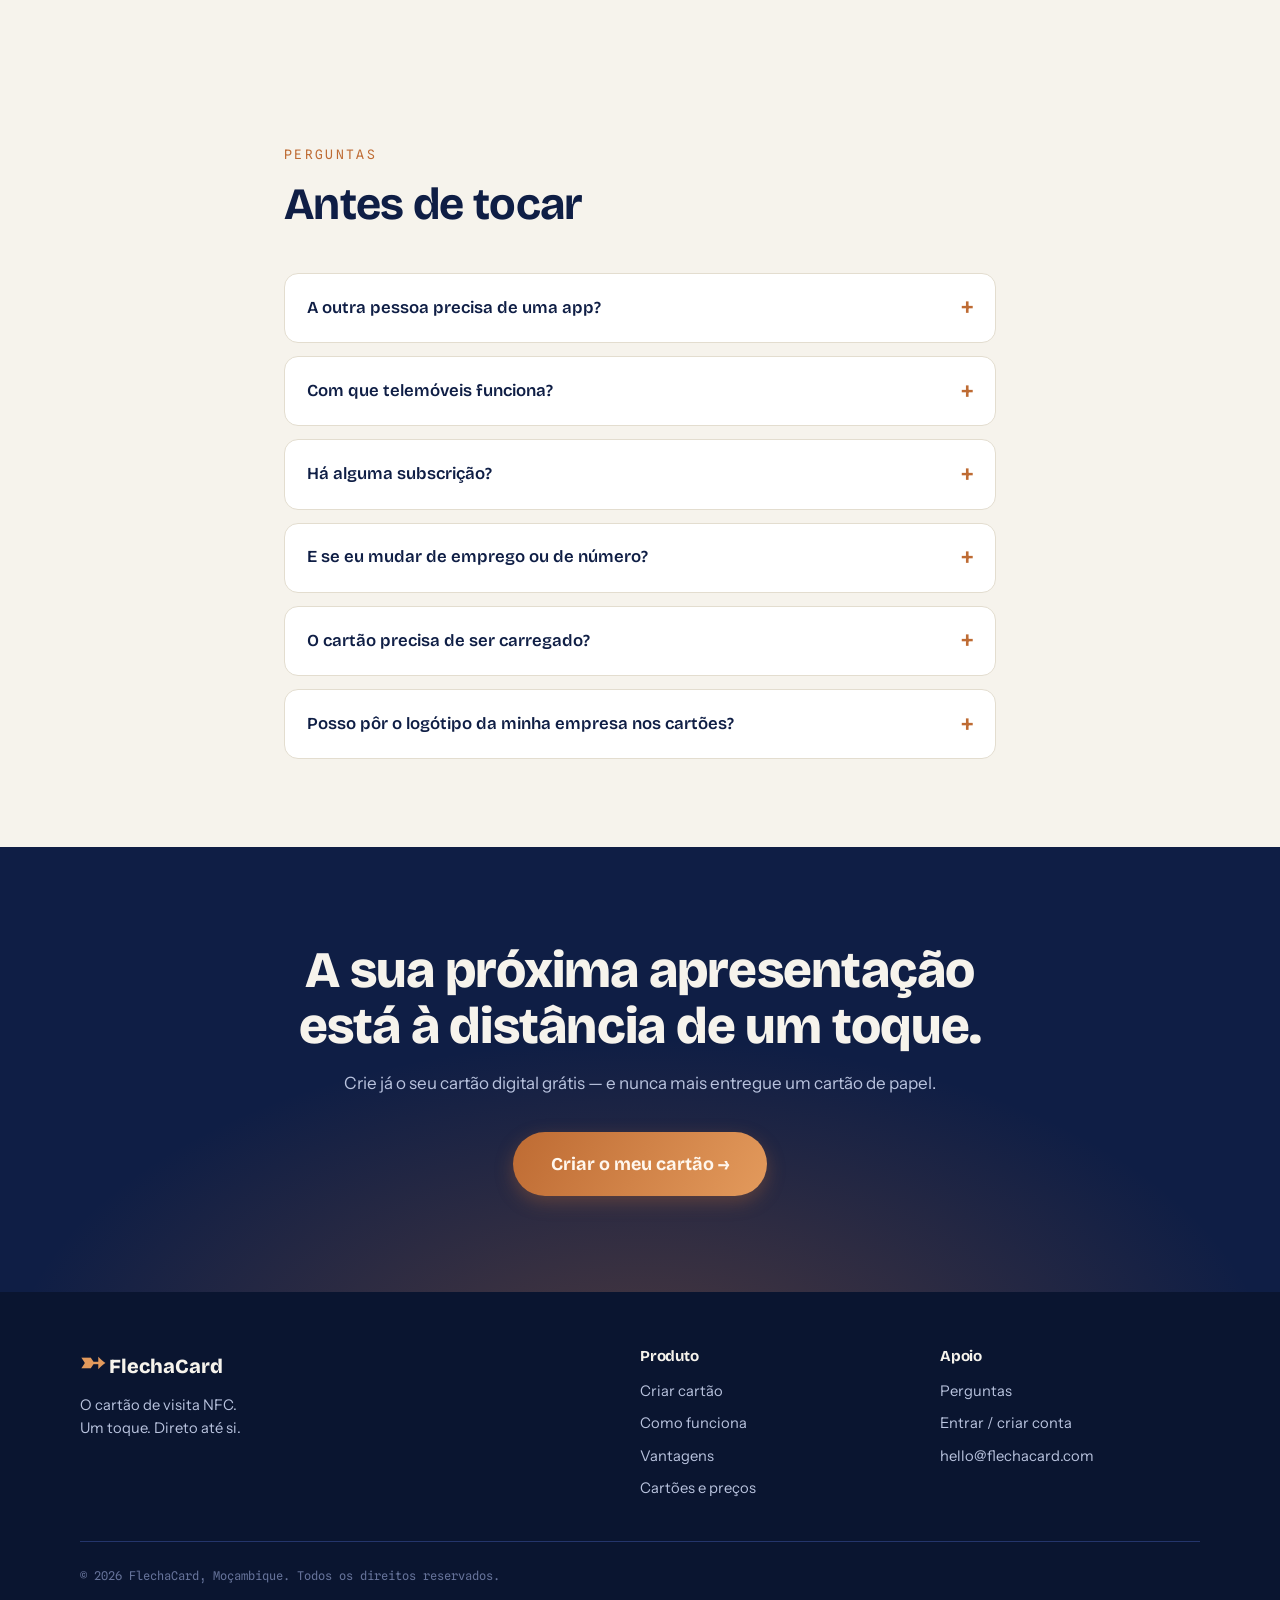
==== commit 810e008d: "Require an account to create a card Enforced in the database, not just the interface: create_card on" ====
--- a/index.html
+++ b/index.html
@@ -63,7 +63,7 @@
             <a class="btn btn--copper" href="create.html">Criar o meu cartão — grátis <span aria-hidden="true">→</span></a>
             <a class="btn btn--ghost" href="#cards">Encomendar cartão físico</a>
           </div>
-          <p class="hero__note">Perfil digital grátis para sempre · Funciona com iPhone e Android · Sem app, sem conta</p>
+          <p class="hero__note">Conta grátis · Funciona com iPhone e Android · Quem recebe não instala nada</p>
         </div>
 
         <!-- Demonstração interativa: cartão que inclina + telemóvel que aparece ao toque -->
@@ -319,7 +319,20 @@
   <script src="js/auth.js"></script>
   <script>
     (function () {
-      if (!window.FlechaAuth || !FlechaAuth.enabled || !FlechaAuth.isLoggedIn()) return;
+      if (!window.FlechaAuth || !FlechaAuth.enabled) return;
+      // Chegou aqui a partir do email de confirmação ou de recuperação?
+      var ev = FlechaAuth.hashEvent;
+      if (ev) {
+        if (ev.session) {
+          location.replace(ev.type === "recovery" ? "entrar.html?recuperar=1" : "painel.html");
+          return;
+        }
+        if (ev.error) {
+          location.replace("entrar.html?erro=" + encodeURIComponent(ev.error));
+          return;
+        }
+      }
+      if (!FlechaAuth.isLoggedIn()) return;
       ["nav-account", "nav-account-mobile"].forEach(function (id) {
         var el = document.getElementById(id);
         if (el) { el.textContent = "Os meus cartões"; el.href = "painel.html"; }
--- a/css/style.css
+++ b/css/style.css
@@ -24,6 +24,10 @@
 }
 
 * { margin: 0; padding: 0; box-sizing: border-box; }
+
+/* Elements set to display:flex/grid below would otherwise ignore the
+   hidden attribute, so hidden always wins. */
+[hidden] { display: none !important; }
 
 html { scroll-behavior: smooth; }
 
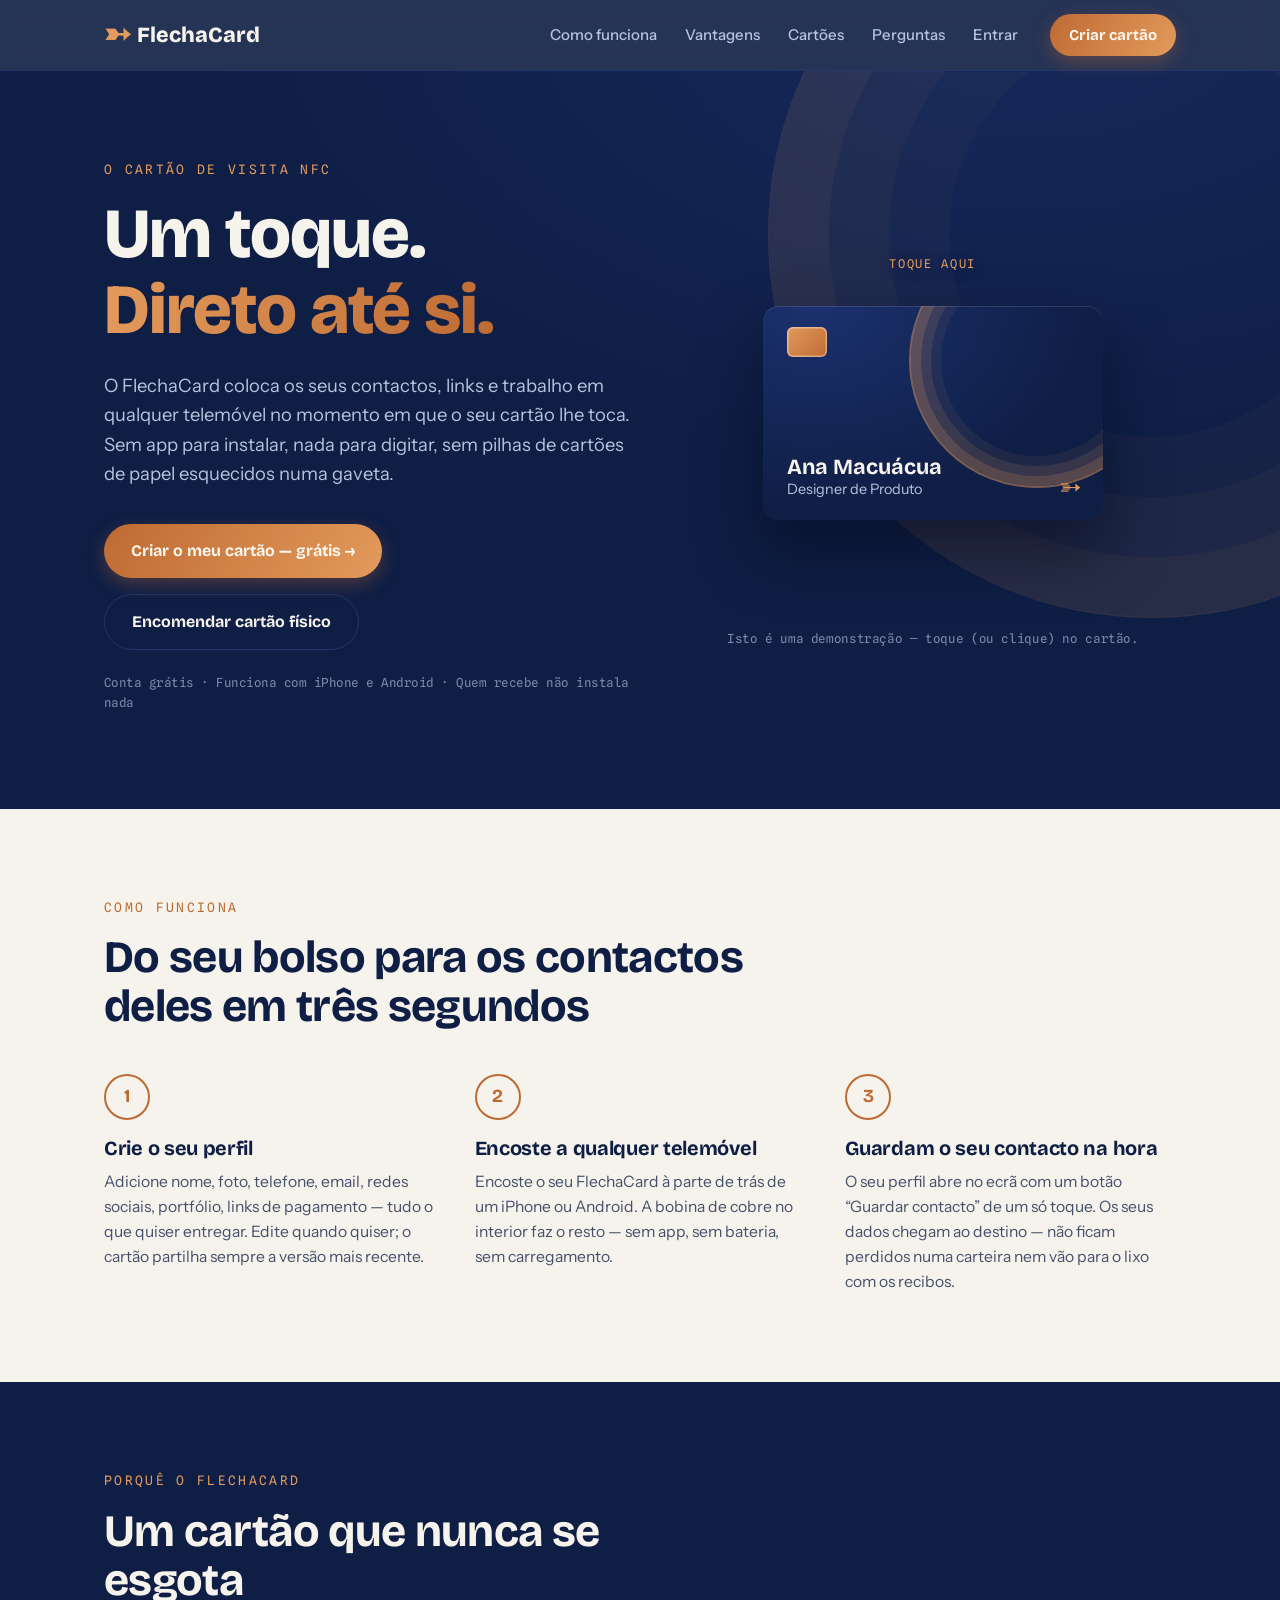
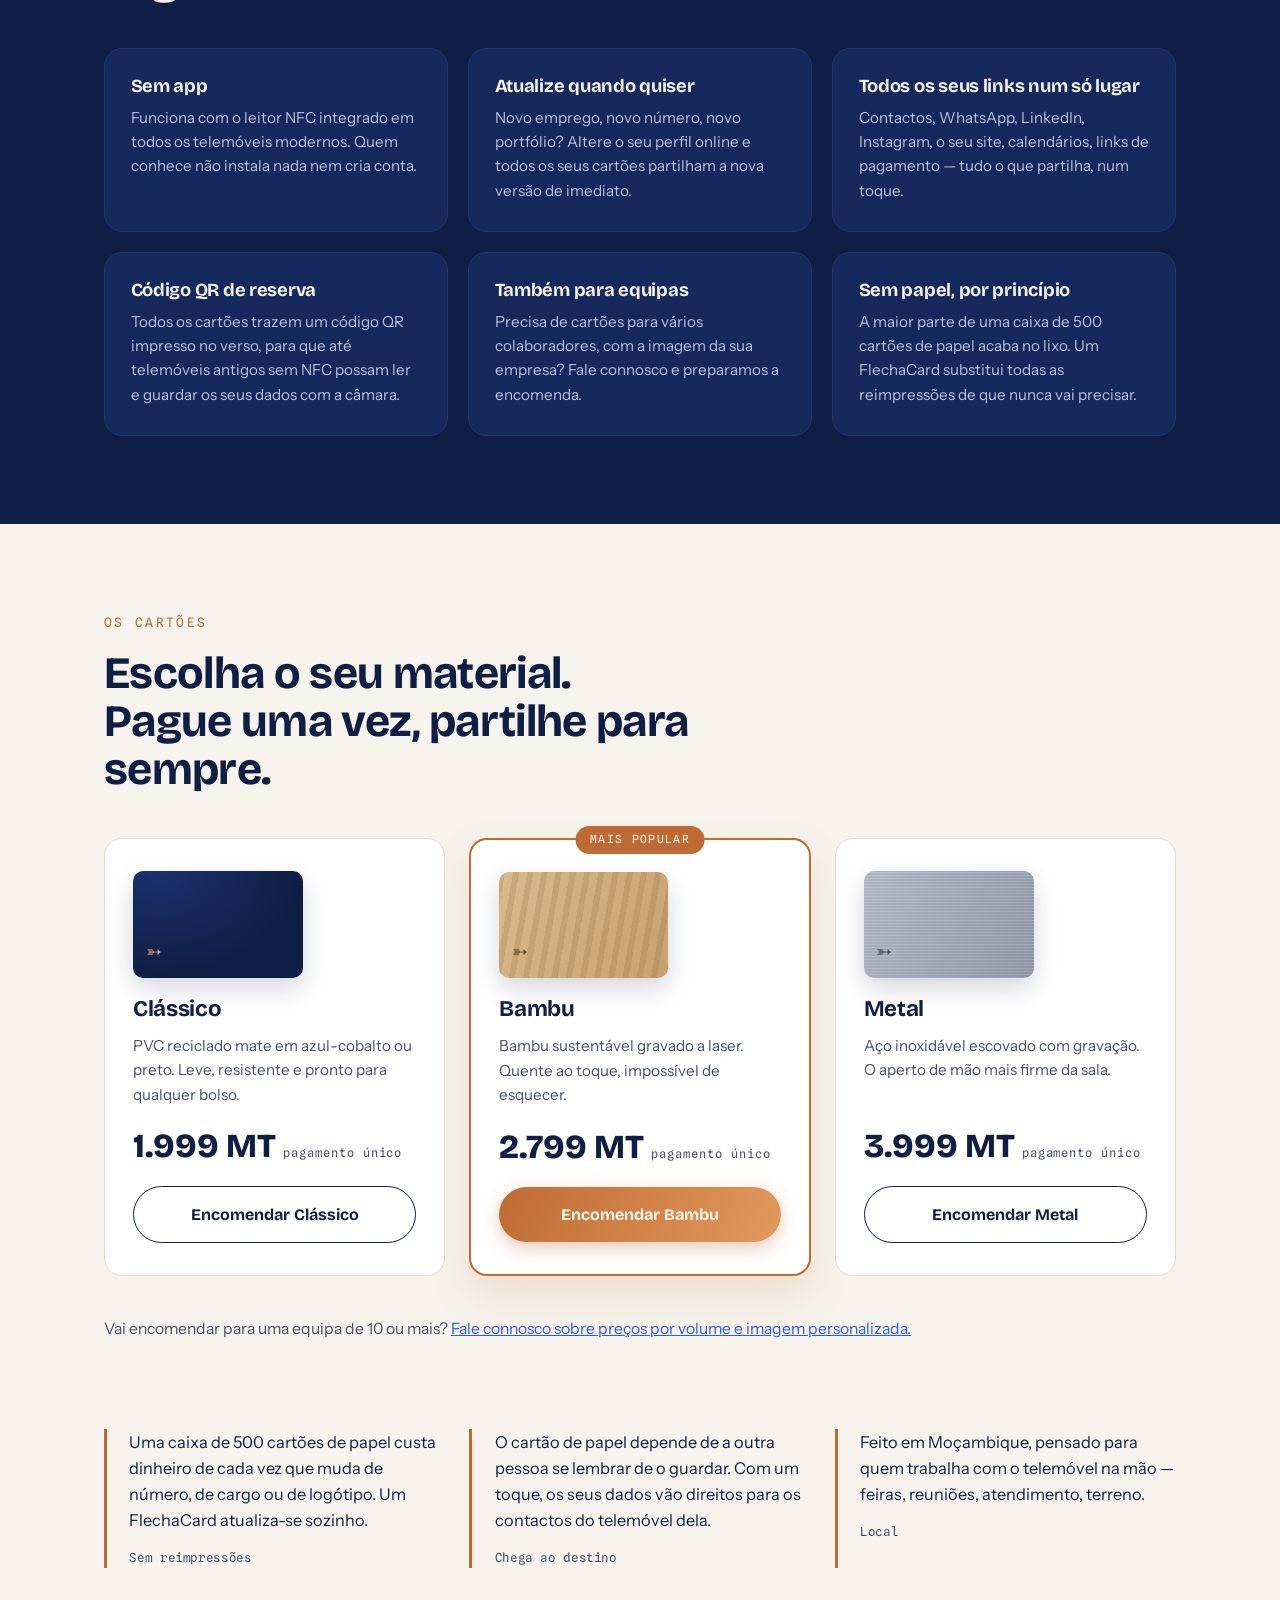
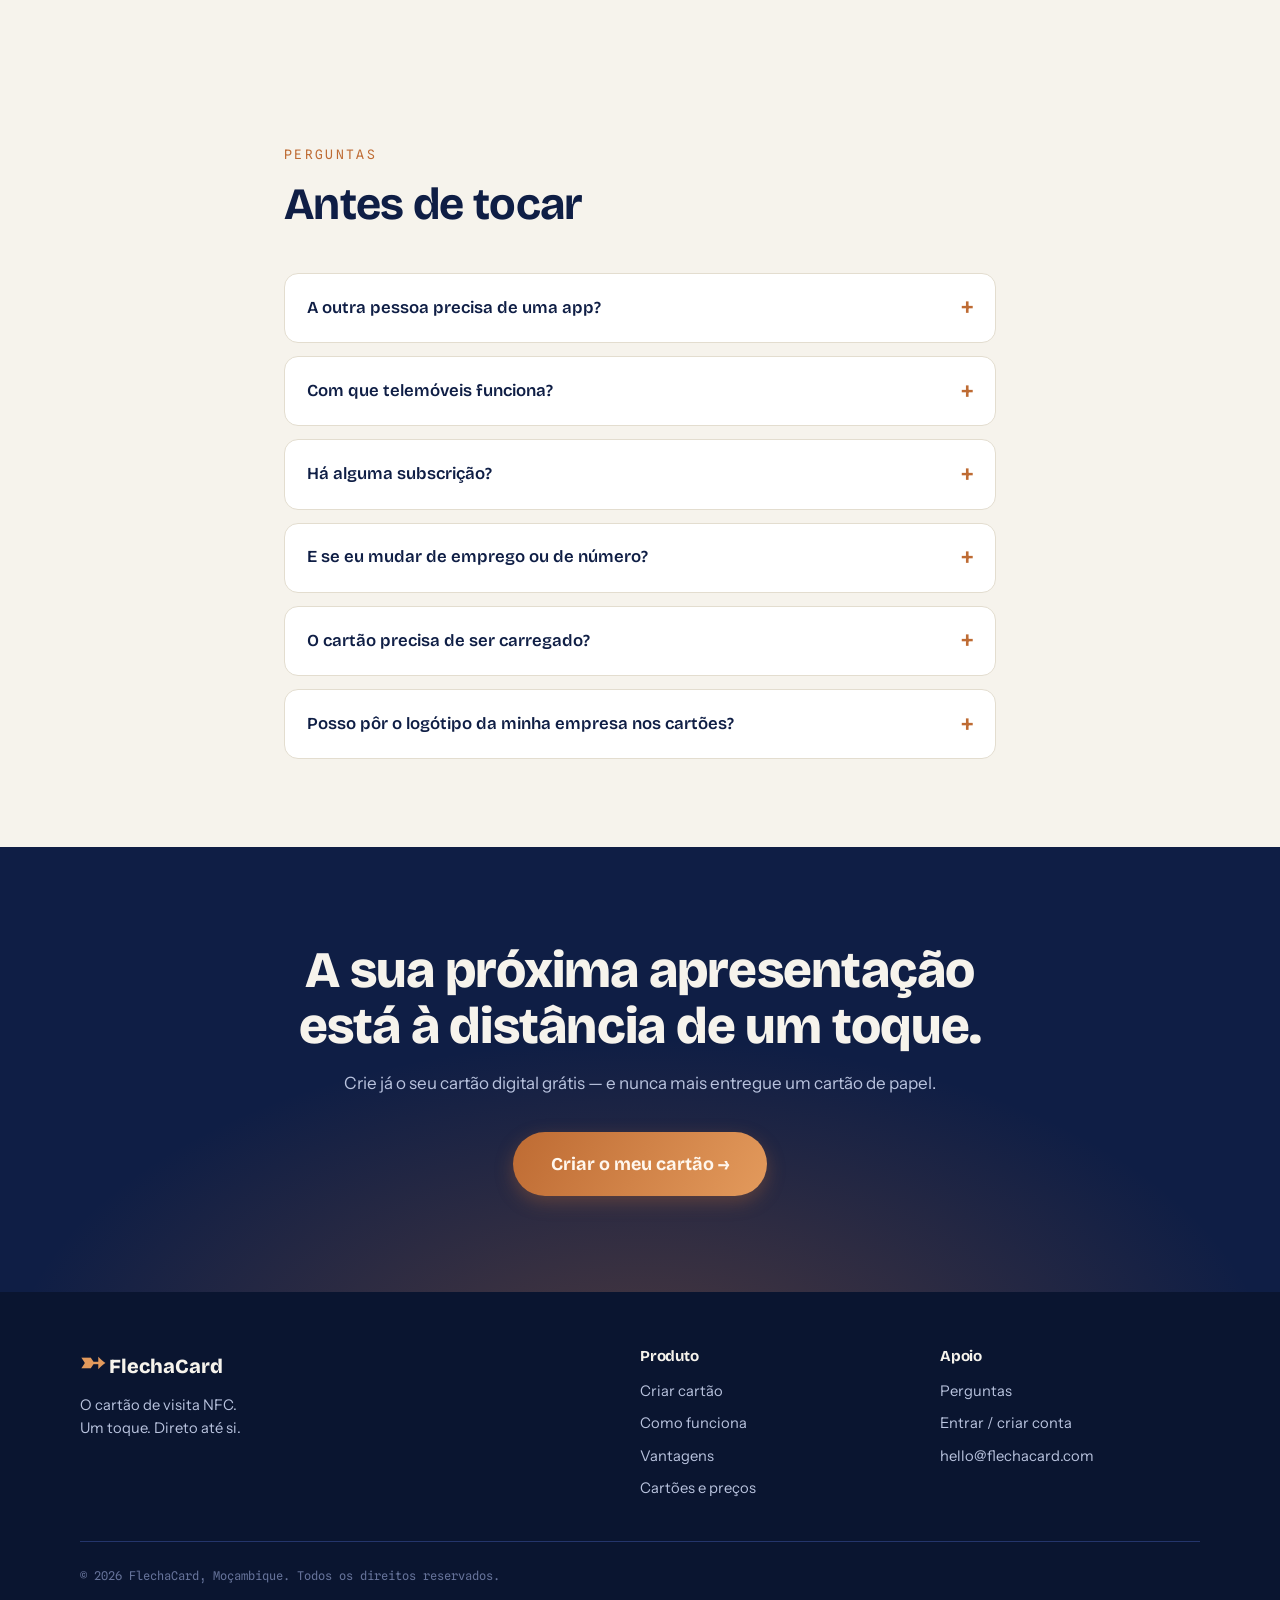
==== commit 480f6f19: "Remove invented testimonials and an unbacked team claim The testimonials were placeholder text I wro" ====
--- a/index.html
+++ b/index.html
@@ -159,9 +159,9 @@
                dados com a câmara.</p>
           </article>
           <article class="feature reveal">
-            <h3>Feito para equipas</h3>
-            <p>Encomende cartões para toda a empresa com a mesma imagem e um
-               painel para gerir todos os perfis num só lugar.</p>
+            <h3>Também para equipas</h3>
+            <p>Precisa de cartões para vários colaboradores, com a imagem da
+               sua empresa? Fale connosco e preparamos a encomenda.</p>
           </article>
           <article class="feature reveal">
             <h3>Sem papel, por princípio</h3>
@@ -210,26 +210,26 @@
       </div>
     </section>
 
-    <!-- ======================= TESTEMUNHOS ======================= -->
+    <!-- ======================= PORQUÊ AGORA ======================= -->
     <section class="section section--quiet">
       <div class="section__inner">
         <div class="quotes">
           <blockquote class="quote reveal">
-            <p>“Encomendava 200 cartões de papel para cada feira e voltava
-               para casa com 180. Agora volto com o telemóvel cheio de
-               contactos novos.”</p>
-            <footer>Rui M. — Consultor imobiliário, Maputo</footer>
+            <p>Uma caixa de 500 cartões de papel custa dinheiro de cada vez
+               que muda de número, de cargo ou de logótipo. Um FlechaCard
+               atualiza-se sozinho.</p>
+            <footer>Sem reimpressões</footer>
           </blockquote>
           <blockquote class="quote reveal">
-            <p>“No momento em que o perfil aparece no telemóvel da outra
-               pessoa, a conversa muda. É um pormenor que parece magia.”</p>
-            <footer>Sofia L. — Fotógrafa freelancer, Beira</footer>
+            <p>O cartão de papel depende de a outra pessoa se lembrar de o
+               guardar. Com um toque, os seus dados vão direitos para os
+               contactos do telemóvel dela.</p>
+            <footer>Chega ao destino</footer>
           </blockquote>
           <blockquote class="quote reveal">
-            <p>“Demos FlechaCards com a nossa marca a toda a equipa comercial.
-               Atualizar os dados de todos leva uma tarde, não uma
-               reimpressão.”</p>
-            <footer>Miguel T. — Diretor comercial, Matola</footer>
+            <p>Feito em Moçambique, pensado para quem trabalha com o
+               telemóvel na mão — feiras, reuniões, atendimento, terreno.</p>
+            <footer>Local</footer>
           </blockquote>
         </div>
       </div>
